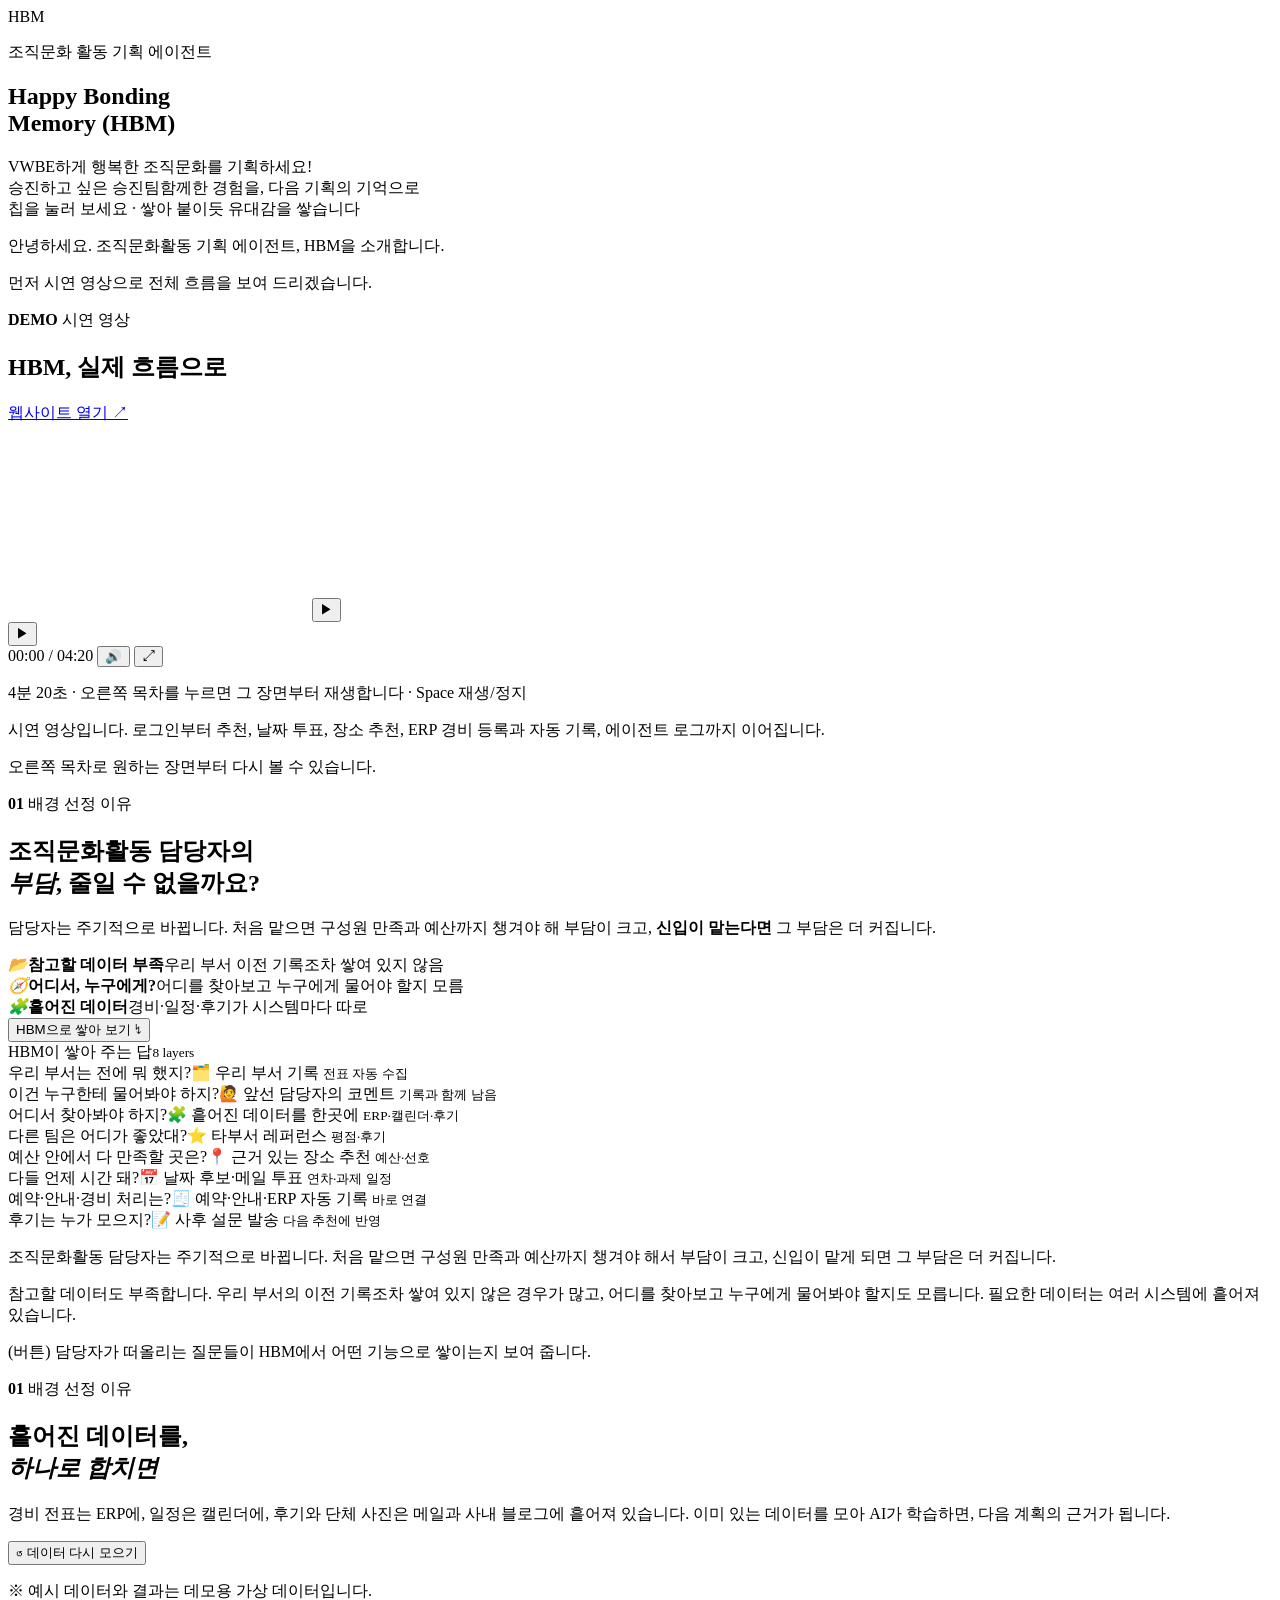
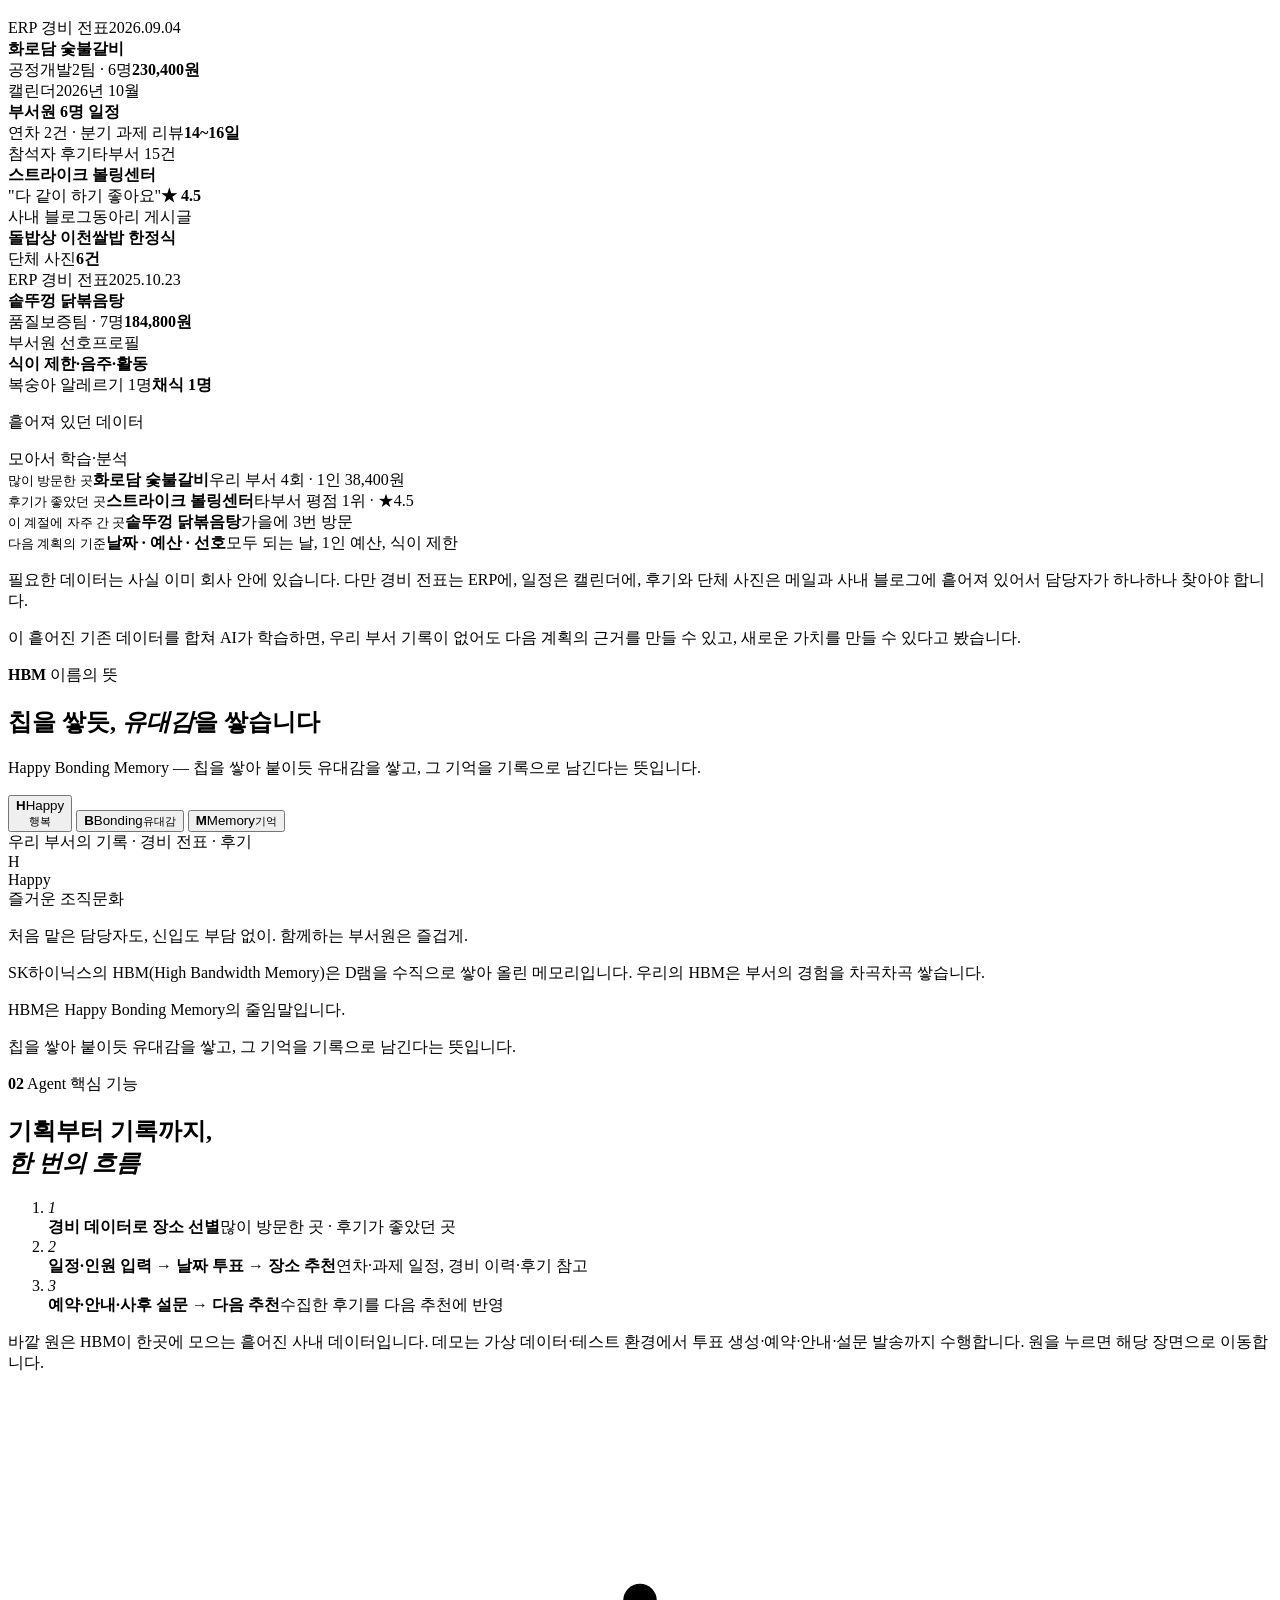
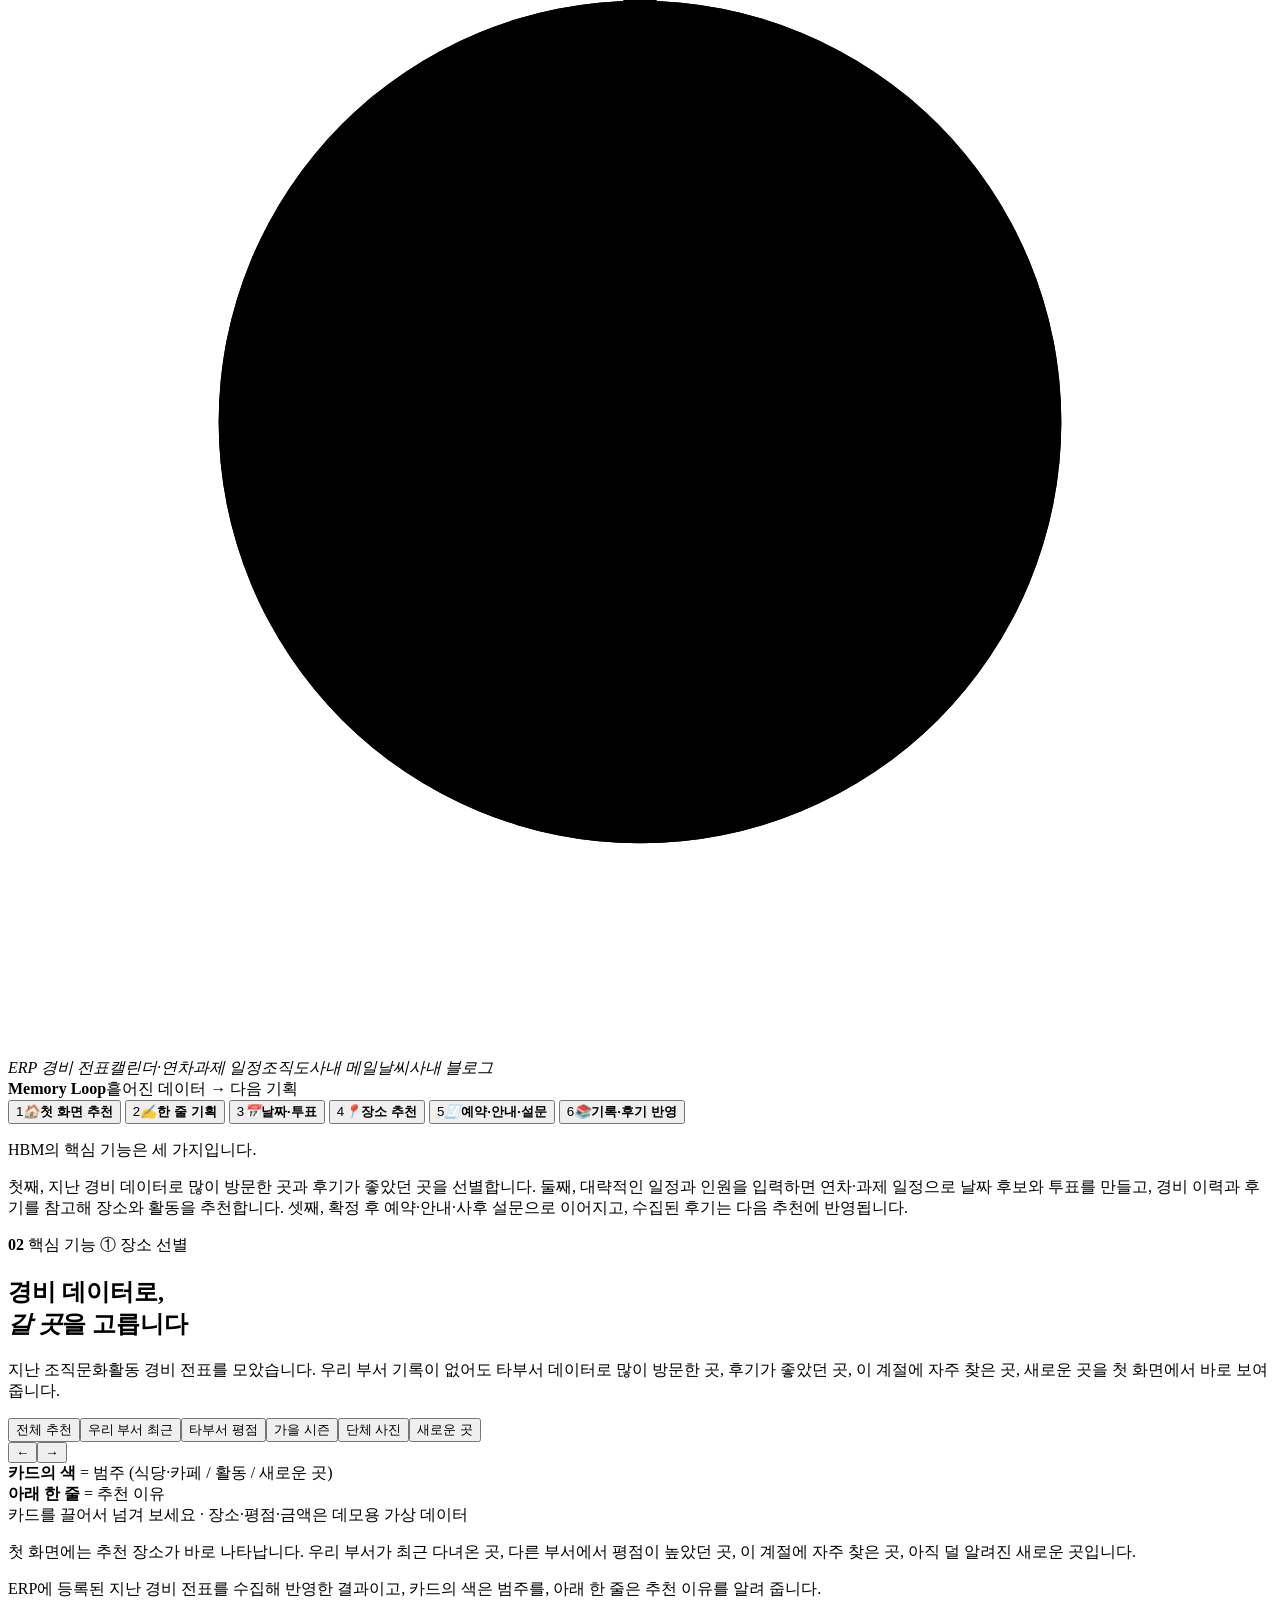
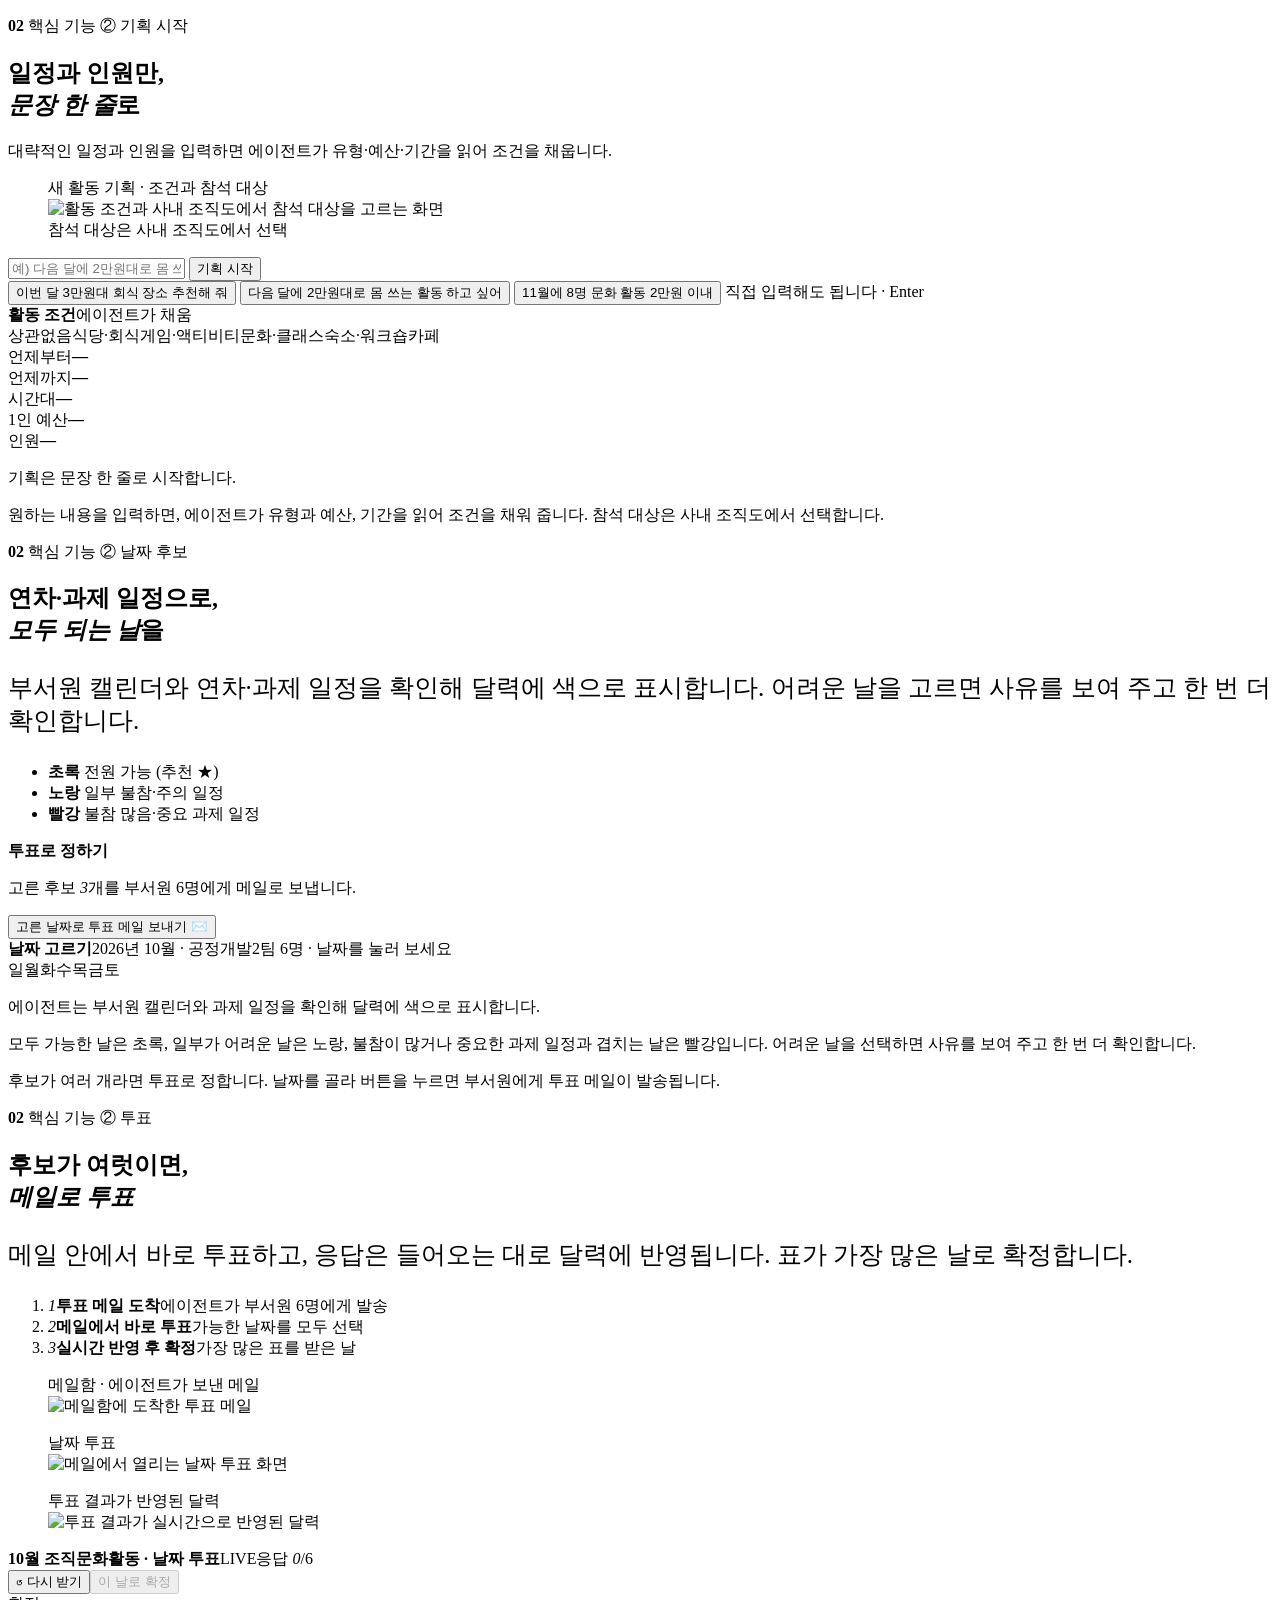
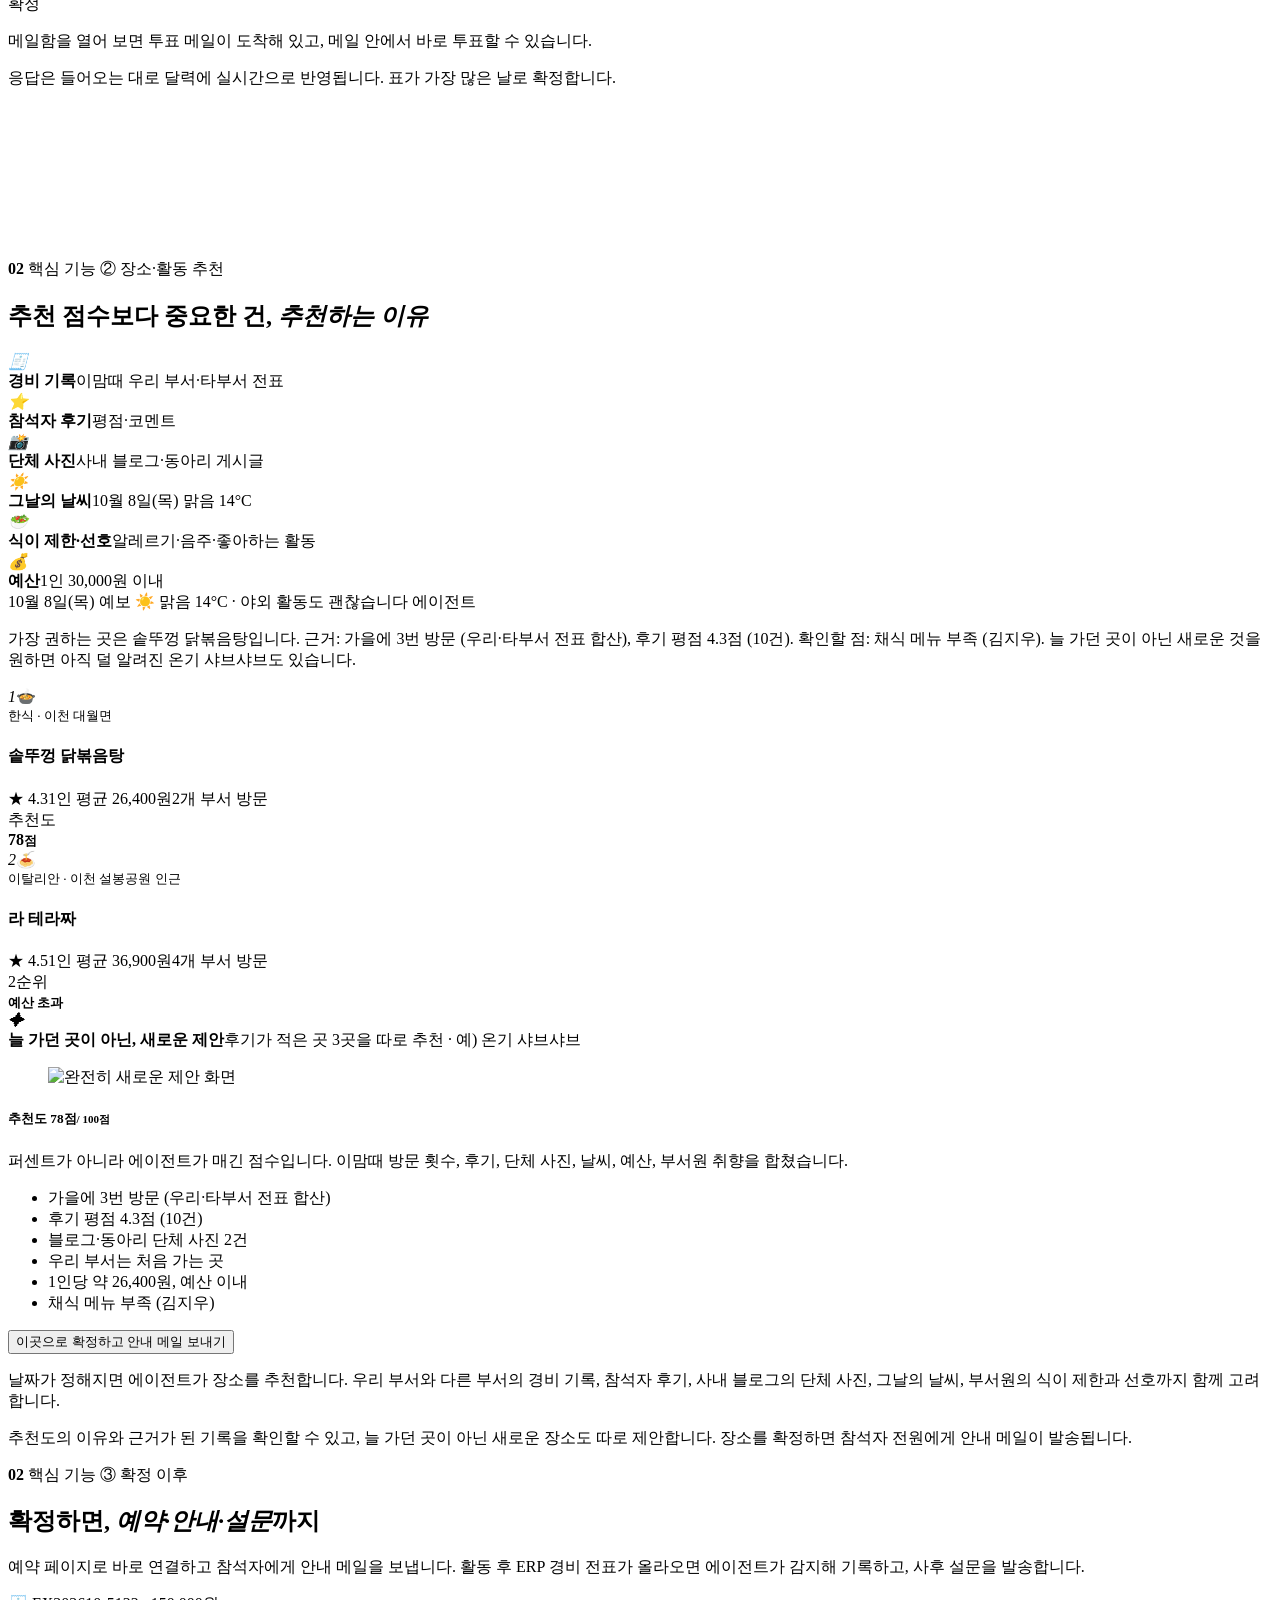
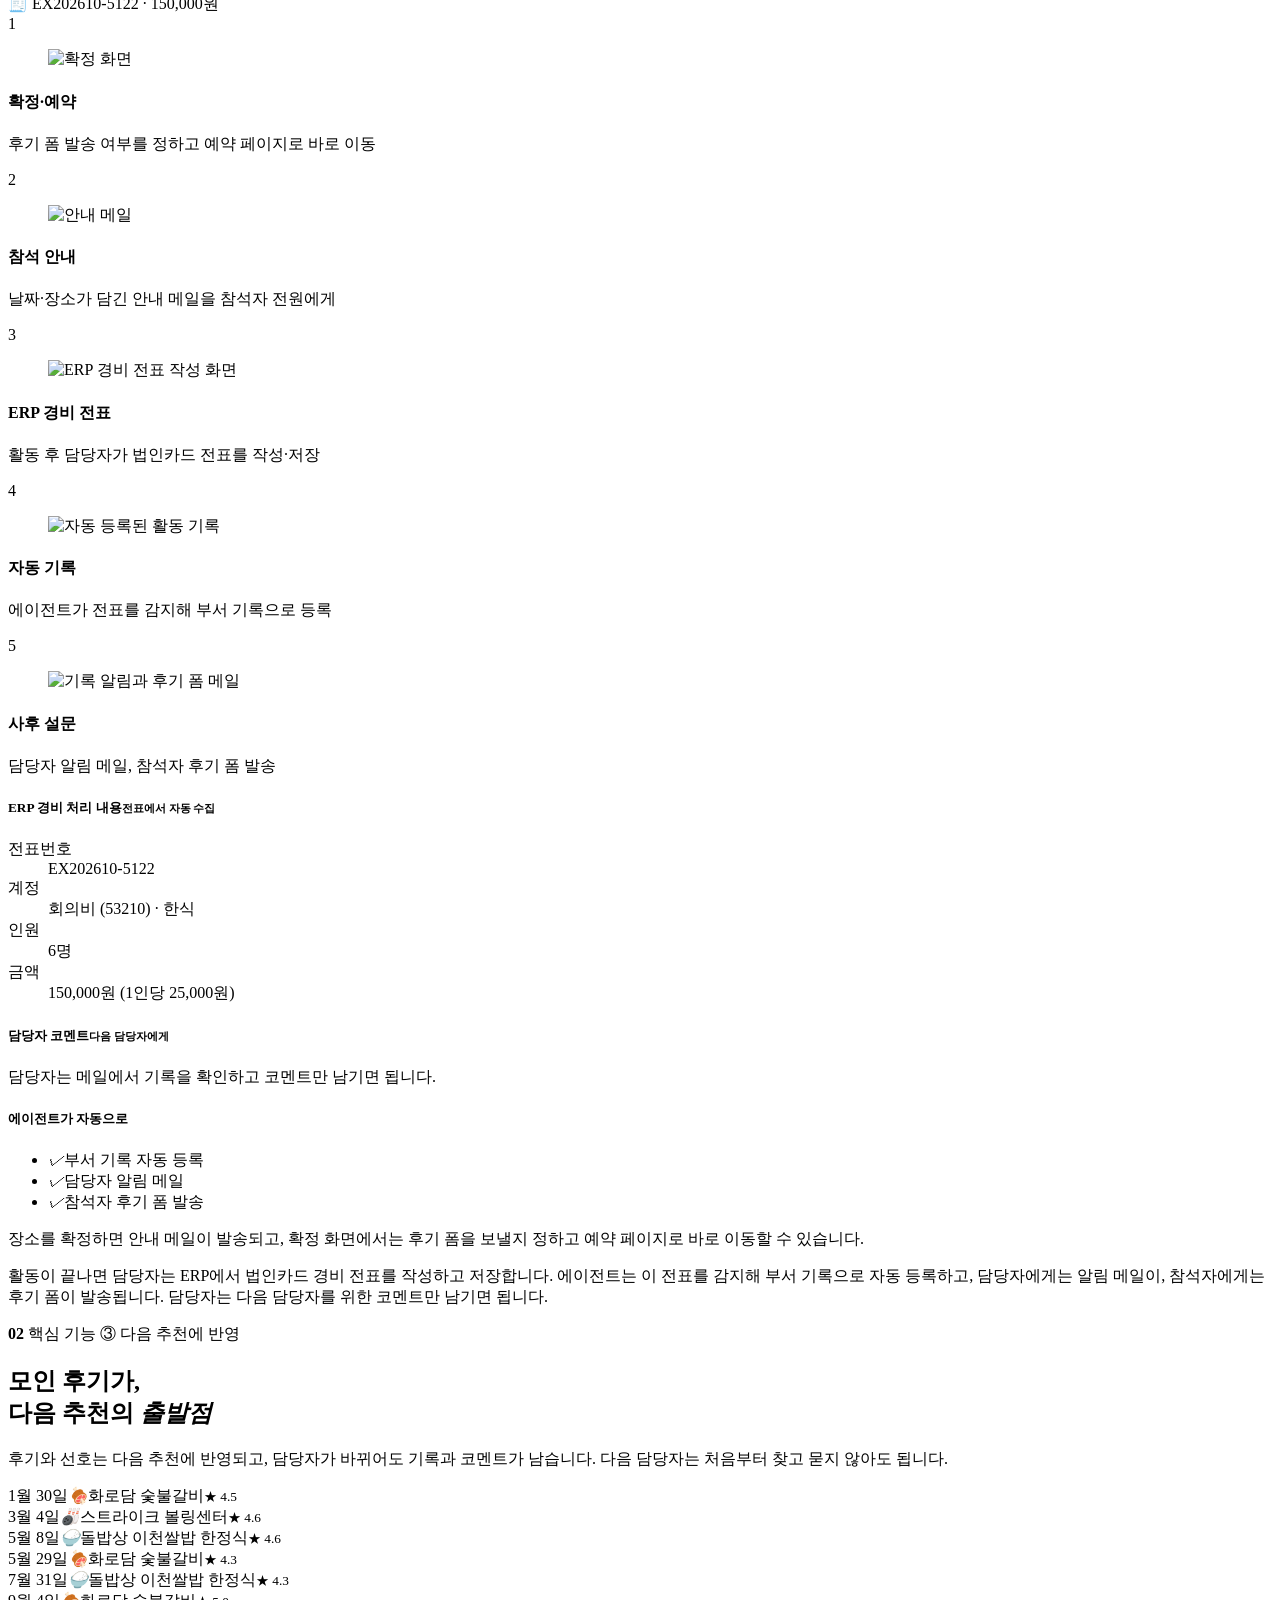
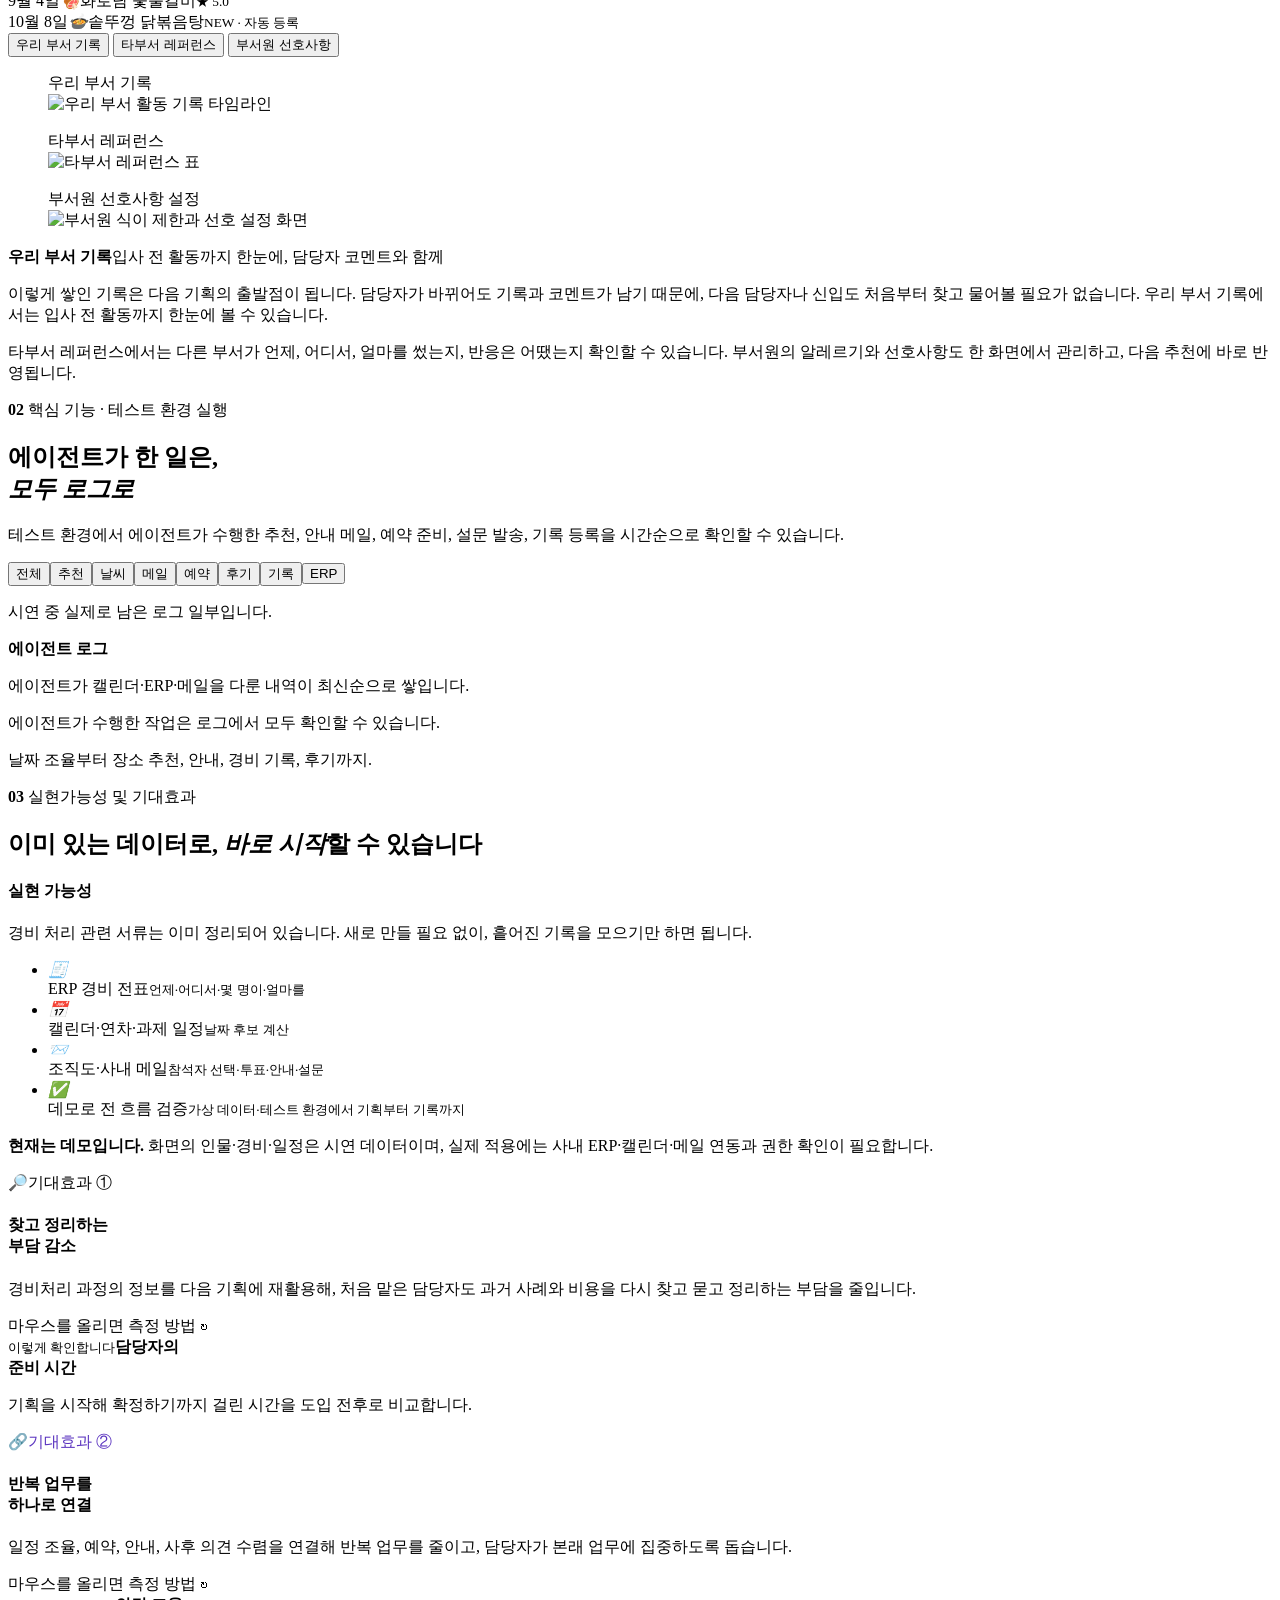
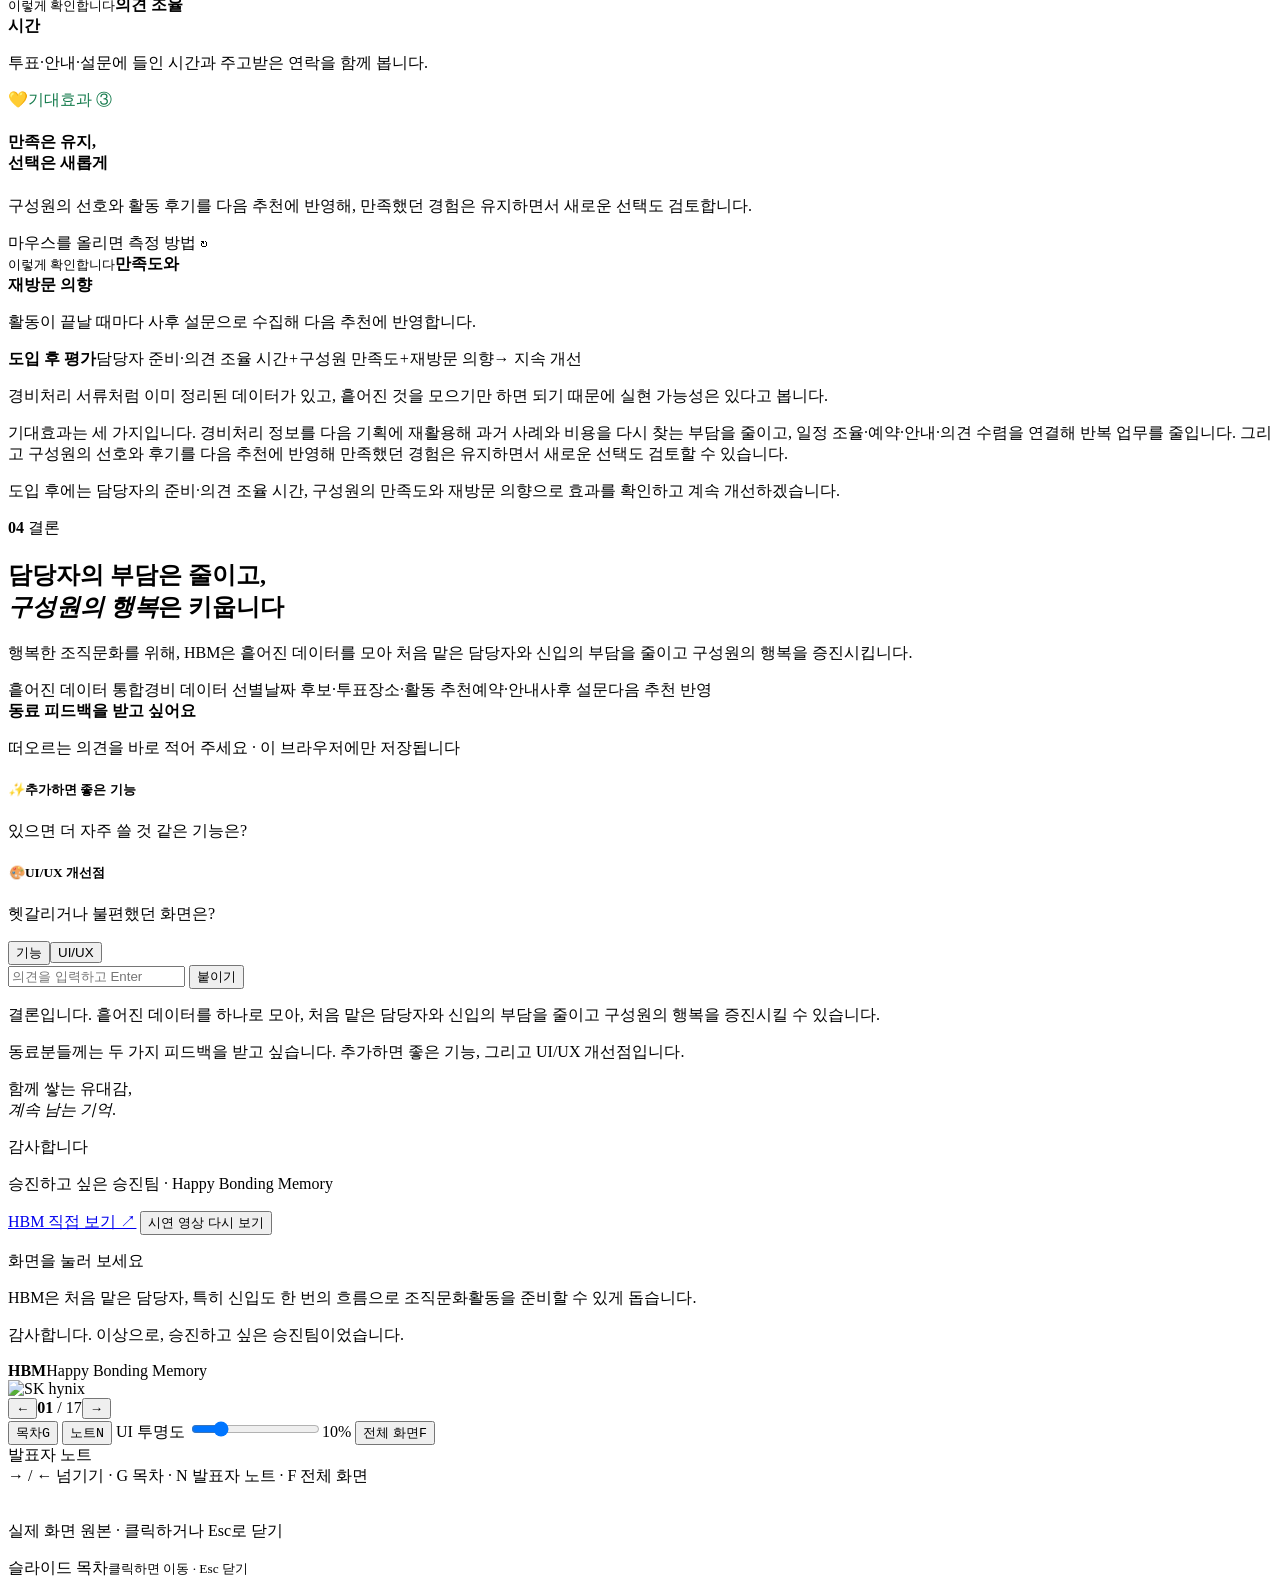
==== index.html @ 486c3924 "made by claude" ====
<!doctype html>
<html lang="ko">
<head>
<meta charset="utf-8">
<meta name="viewport" content="width=device-width, initial-scale=1">
<meta name="theme-color" content="#e4002b">
<title>HBM · Happy Bonding Memory</title>
<link rel="preconnect" href="https://fonts.googleapis.com">
<link rel="preconnect" href="https://fonts.gstatic.com" crossorigin>
<link rel="stylesheet" href="https://fonts.googleapis.com/css2?family=Do+Hyeon&display=swap">
<link rel="stylesheet" href="https://cdn.jsdelivr.net/gh/orioncactus/pretendard@v1.3.9/dist/web/static/pretendard.min.css">
<link rel="stylesheet" href="assets/deck.css">
<link rel="stylesheet" href="assets/slides-a.css">
<link rel="stylesheet" href="assets/slides-b.css">
<link rel="stylesheet" href="assets/slides-c.css">
<link rel="stylesheet" href="assets/chrome.css">
</head>
<body>
<div id="viewport">
<main id="stage" data-theme="red">

<!-- 1 · cover -->
<section class="slide s-cover" data-id="cover" data-theme="red" data-chrome="min" data-title="표지">
  <div class="cv-giant" aria-hidden="true">HBM</div>
  <div class="cv-float" aria-hidden="true">
    <i style="--x:6%;--y:9%;--w:240px;--t:13s;--b:3px;--r:-8deg"></i>
    <i style="--x:44%;--y:80%;--w:300px;--t:17s;--b:5px;--r:6deg"></i>
    <i style="--x:58%;--y:6%;--w:160px;--t:11s;--b:1px;--r:12deg"></i>
    <i style="--x:2%;--y:84%;--w:190px;--t:15s;--b:2px;--r:-4deg"></i>
    <i style="--x:86%;--y:88%;--w:220px;--t:19s;--b:6px;--r:-10deg"></i>
  </div>
  <div class="cv-copy">
    <p class="cv-kicker" data-a>조직문화 활동 기획 에이전트</p>
    <h1 class="cv-title" data-split>Happy Bonding<br>Memory <span class="amber">(HBM)</span></h1>
    <div class="cv-slot" data-a>
      <span class="slot"><span class="slot-word in">VWBE하게</span></span>
      <span class="slot-rest">행복한 조직문화를 기획하세요!</span>
    </div>
    <div class="cv-meta" data-a><span class="pill-glass">승진하고 싶은 승진팀</span><span>함께한 경험을, 다음 기획의 기억으로</span></div>
  </div>
  <div class="cv-art" data-a="pop">
    <div class="cv-tilt">
      <div class="cv-halo"></div>
      <div class="stack-host" title="눌러 보세요"></div>
      <div class="buddy-host"></div>
      <span class="cv-tip">칩을 눌러 보세요 · 쌓아 붙이듯 유대감을 쌓습니다</span>
    </div>
  </div>
  <aside class="notes"><p>안녕하세요. 조직문화활동 기획 에이전트, HBM을 소개합니다.</p><p>먼저 시연 영상으로 전체 흐름을 보여 드리겠습니다.</p></aside>
</section>

<!-- 2 · demo video -->
<section class="slide s-video" data-id="video" data-theme="dark" data-transition="iris" data-title="시연 영상">
  <div class="vd-head">
    <span class="kicker" data-a><b>DEMO</b> 시연 영상</span>
    <h2 class="title" data-split>HBM, 실제 흐름으로</h2>
    <a href="https://2-oneteam-project-vxvu.vercel.app/" target="_blank" rel="noopener" data-a>웹사이트 열기 ↗</a>
  </div>
  <div class="player paused" data-a="blur">
    <canvas class="ambient" width="64" height="36"></canvas>
    <div class="frame">
      <video preload="metadata" playsinline poster="assets/poster.jpg"><source src="assets/demo.mp4" type="video/mp4"></video>
      <button class="bigplay" aria-label="재생">▶</button>
      <div class="pctl">
        <button class="pp" aria-label="재생/일시정지">▶</button>
        <div class="seek" data-noswipe><div class="rail"></div><div class="ticks"></div><div class="fill"></div></div>
        <span class="tm">00:00 / 04:20</span>
        <button class="mute" aria-label="음소거">🔊</button>
        <button class="vfull" aria-label="영상 전체 화면">⤢</button>
      </div>
    </div>
  </div>
  <nav class="chapters glass" data-a="right" aria-label="영상 목차"></nav>
  <p class="vd-foot" data-a>4분 20초 · 오른쪽 목차를 누르면 그 장면부터 재생합니다 · Space 재생/정지</p>
  <aside class="notes"><p>시연 영상입니다. 로그인부터 추천, 날짜 투표, 장소 추천, ERP 경비 등록과 자동 기록, 에이전트 로그까지 이어집니다.</p><p>오른쪽 목차로 원하는 장면부터 다시 볼 수 있습니다.</p></aside>
</section>

<!-- 3 · background ① burden -->
<section class="slide s-problem" data-id="problem" data-theme="light" data-title="배경 ① 담당자의 부담">
  <i class="blob" style="--c:#ffd9c2;left:1100px;top:-120px;width:620px;height:620px"></i>
  <i class="blob" style="--c:#ffd0d8;left:-160px;top:700px;width:560px;height:560px;animation-delay:-6s"></i>
  <div class="pb-copy">
    <span class="kicker" data-a><b>01</b> 배경 선정 이유</span>
    <h2 class="title" data-split>조직문화활동 담당자의<br><em>부담</em>, 줄일 수 없을까요?</h2>
    <p class="lede" data-a>담당자는 주기적으로 바뀝니다. 처음 맡으면 구성원 만족과 예산까지 챙겨야 해 부담이 크고, <b class="em-red">신입이 맡는다면</b> 그 부담은 더 커집니다.</p>
    <div class="pains" data-a>
      <div class="pain"><i>📂</i><b>참고할 데이터 부족</b><span>우리 부서 이전 기록조차 쌓여 있지 않음</span></div>
      <div class="pain"><i>🧭</i><b>어디서, 누구에게?</b><span>어디를 찾아보고 누구에게 물어야 할지 모름</span></div>
      <div class="pain"><i>🧩</i><b>흩어진 데이터</b><span>경비·일정·후기가 시스템마다 따로</span></div>
    </div>
    <button class="btn ink mag btn-stack" data-a><span>HBM으로 쌓아 보기</span> ↯</button>
  </div>
  <div class="cloud" aria-label="담당자가 떠올리는 질문들">
    <div class="cloud-cap"><div class="buddy-host"></div>HBM이 쌓아 주는 답<small>8 layers</small></div>
    <div class="qp z0" style="--k:0"><div class="q" style="--x:30px;--y:30px;--r:-4deg;--w:400px;--oy:150px;--lc:rgba(228,0,43,.92)"><span class="qq">우리 부서는 전에 뭐 했지?</span><span class="aa">🗂️ 우리 부서 기록 <small>전표 자동 수집</small></span></div></div>
    <div class="qp z1" style="--k:1"><div class="q" style="--x:460px;--y:0px;--r:3deg;--w:420px;--oy:220px;--lc:rgba(244,123,32,.94)"><span class="qq">이건 누구한테 물어봐야 하지?</span><span class="aa">🙋 앞선 담당자의 코멘트 <small>기록과 함께 남음</small></span></div></div>
    <div class="qp z0" style="--k:2"><div class="q" style="--x:530px;--y:180px;--r:-2deg;--w:340px;--oy:290px;--lc:rgba(228,0,43,.92)"><span class="qq">어디서 찾아봐야 하지?</span><span class="aa">🧩 흩어진 데이터를 한곳에 <small>ERP·캘린더·후기</small></span></div></div>
    <div class="qp z2" style="--k:3"><div class="q" style="--x:40px;--y:230px;--r:2deg;--w:380px;--oy:360px;--lc:rgba(244,123,32,.94)"><span class="qq">다른 팀은 어디가 좋았대?</span><span class="aa">⭐ 타부서 레퍼런스 <small>평점·후기</small></span></div></div>
    <div class="qp z0" style="--k:4"><div class="q" style="--x:280px;--y:360px;--r:-3deg;--w:420px;--oy:430px;--lc:rgba(228,0,43,.92)"><span class="qq">예산 안에서 다 만족할 곳은?</span><span class="aa">📍 근거 있는 장소 추천 <small>예산·선호</small></span></div></div>
    <div class="qp z1" style="--k:5"><div class="q" style="--x:600px;--y:470px;--r:4deg;--w:290px;--oy:500px;--lc:rgba(244,123,32,.94)"><span class="qq">다들 언제 시간 돼?</span><span class="aa">📅 날짜 후보·메일 투표 <small>연차·과제 일정</small></span></div></div>
    <div class="qp z1" style="--k:6"><div class="q" style="--x:20px;--y:520px;--r:-2deg;--w:370px;--oy:570px;--lc:rgba(228,0,43,.92)"><span class="qq">예약·안내·경비 처리는?</span><span class="aa">🧾 예약·안내·ERP 자동 기록 <small>바로 연결</small></span></div></div>
    <div class="qp z0" style="--k:7"><div class="q" style="--x:360px;--y:620px;--r:2deg;--w:340px;--oy:640px;--lc:rgba(244,123,32,.94)"><span class="qq">후기는 누가 모으지?</span><span class="aa">📝 사후 설문 발송 <small>다음 추천에 반영</small></span></div></div>
    <div class="cloud-shadow"></div>
  </div>
  <aside class="notes"><p>조직문화활동 담당자는 주기적으로 바뀝니다. 처음 맡으면 구성원 만족과 예산까지 챙겨야 해서 부담이 크고, 신입이 맡게 되면 그 부담은 더 커집니다.</p><p>참고할 데이터도 부족합니다. 우리 부서의 이전 기록조차 쌓여 있지 않은 경우가 많고, 어디를 찾아보고 누구에게 물어봐야 할지도 모릅니다. 필요한 데이터는 여러 시스템에 흩어져 있습니다.</p><p>(버튼) 담당자가 떠올리는 질문들이 HBM에서 어떤 기능으로 쌓이는지 보여 줍니다.</p></aside>
</section>

<!-- 4 · background ② scattered data, combined -->
<section class="slide s-data" data-id="data" data-theme="light" data-title="배경 ② 흩어진 데이터">
  <i class="blob" style="--c:#ffe3b8;left:1200px;top:600px;width:560px;height:560px"></i>
  <div class="dt-copy">
    <span class="kicker" data-a><b>01</b> 배경 선정 이유</span>
    <h2 class="title" data-split>흩어진 데이터를,<br><em>하나로 합치면</em></h2>
    <p class="lede" data-a>경비 전표는 ERP에, 일정은 캘린더에, 후기와 단체 사진은 메일과 사내 블로그에 흩어져 있습니다. 이미 있는 데이터를 모아 AI가 학습하면, 다음 계획의 근거가 됩니다.</p>
    <button class="btn soft mag dt-replay" data-a>↺ 데이터 다시 모으기</button>
    <p class="dt-note" data-a>※ 예시 데이터와 결과는 데모용 가상 데이터입니다.</p>
  </div>
  <div class="receipts">
    <div class="rcpt" style="--i:0;--x:820px;--y:250px;--r:-4deg"><header><span class="from">ERP 경비 전표</span><span>2026.09.04</span></header><b>화로담 숯불갈비</b><div class="row"><span>공정개발2팀 · 6명</span><strong>230,400원</strong></div></div>
    <div class="rcpt" style="--i:1;--x:860px;--y:362px;--r:3deg"><header><span class="from">캘린더</span><span>2026년 10월</span></header><b>부서원 6명 일정</b><div class="row"><span>연차 2건 · 분기 과제 리뷰</span><strong>14~16일</strong></div></div>
    <div class="rcpt" style="--i:2;--x:810px;--y:474px;--r:-2deg"><header><span class="from">참석자 후기</span><span>타부서 15건</span></header><b>스트라이크 볼링센터</b><div class="row"><span>"다 같이 하기 좋아요"</span><strong>★ 4.5</strong></div></div>
    <div class="rcpt" style="--i:3;--x:870px;--y:586px;--r:4deg"><header><span class="from">사내 블로그</span><span>동아리 게시글</span></header><b>돌밥상 이천쌀밥 한정식</b><div class="row"><span>단체 사진</span><strong>6건</strong></div></div>
    <div class="rcpt" style="--i:4;--x:820px;--y:698px;--r:-3deg"><header><span class="from">ERP 경비 전표</span><span>2025.10.23</span></header><b>솥뚜껑 닭볶음탕</b><div class="row"><span>품질보증팀 · 7명</span><strong>184,800원</strong></div></div>
    <div class="rcpt" style="--i:5;--x:860px;--y:810px;--r:2deg"><header><span class="from">부서원 선호</span><span>프로필</span></header><b>식이 제한·음주·활동</b><div class="row"><span>복숭아 알레르기 1명</span><strong>채식 1명</strong></div></div>
  </div>
  <p class="dt-pile">흩어져 있던 데이터</p>
  <i class="dt-arrow" style="left:1192px;width:58px"></i>
  <div class="dt-chip" data-a="pop"><div class="stack-host"></div><span>모아서 학습·분석</span></div>
  <i class="dt-arrow" style="left:1466px;width:30px"></i>
  <div class="outs">
    <div class="dt-out"><small>많이 방문한 곳</small><b>화로담 숯불갈비</b><span>우리 부서 4회 · 1인 38,400원</span></div>
    <div class="dt-out"><small>후기가 좋았던 곳</small><b>스트라이크 볼링센터</b><span>타부서 평점 1위 · ★4.5</span></div>
    <div class="dt-out"><small>이 계절에 자주 간 곳</small><b>솥뚜껑 닭볶음탕</b><span>가을에 3번 방문</span></div>
    <div class="dt-out"><small>다음 계획의 기준</small><b>날짜 · 예산 · 선호</b><span>모두 되는 날, 1인 예산, 식이 제한</span></div>
  </div>
  <aside class="notes"><p>필요한 데이터는 사실 이미 회사 안에 있습니다. 다만 경비 전표는 ERP에, 일정은 캘린더에, 후기와 단체 사진은 메일과 사내 블로그에 흩어져 있어서 담당자가 하나하나 찾아야 합니다.</p><p>이 흩어진 기존 데이터를 합쳐 AI가 학습하면, 우리 부서 기록이 없어도 다음 계획의 근거를 만들 수 있고, 새로운 가치를 만들 수 있다고 봤습니다.</p></aside>
</section>

<!-- 5 · name -->
<section class="slide s-name" data-id="name" data-theme="dark" data-transition="zoom" data-title="HBM 이름의 뜻">
  <div class="nm-grid"></div>
  <div class="nm-head">
    <span class="kicker" data-a><b>HBM</b> 이름의 뜻</span>
    <h2 class="title" data-split>칩을 쌓듯, <em>유대감</em>을 쌓습니다</h2>
    <p class="lede" data-a style="max-width:1100px">Happy Bonding Memory — 칩을 쌓아 붙이듯 유대감을 쌓고, 그 기억을 기록으로 남긴다는 뜻입니다.</p>
  </div>
  <div class="nm-stack" data-a>
    <i class="tsv" style="left:120px"></i><i class="tsv" style="left:280px"></i><i class="tsv" style="left:440px"></i><i class="tsv" style="left:600px"></i>
    <button class="die d-h" data-k="h" data-word="Happy" data-title="즐거운 조직문화" data-desc="처음 맡은 담당자도, 신입도 부담 없이. 함께하는 부서원은 즐겁게. 막막한 준비 과정을 에이전트가 함께합니다."><b>H</b><span>Happy</span><div class="buddy-host"></div><small>행복</small></button>
    <button class="die d-b" data-k="b" data-word="Bonding" data-title="유대감을 쌓다" data-desc="칩을 쌓아 붙이듯, 부서원 사이의 유대감을 쌓습니다."><b>B</b><span>Bonding</span><small>유대감</small></button>
    <button class="die d-m" data-k="m" data-word="Memory" data-title="기억을 남기다" data-desc="우리가 만드는 메모리처럼, 조직문화활동의 기억과 방문·기획 이력을 기록으로 남깁니다."><b>M</b><span>Memory</span><small>기억</small></button>
    <div class="die base"><span>우리 부서의 기록 · 경비 전표 · 후기</span></div>
  </div>
  <div class="nm-panel glass" data-a="right">
    <div class="np-letter">H</div>
    <div class="np-word np-anim">Happy</div>
    <div class="np-title np-anim">즐거운 조직문화</div>
    <p class="np-desc np-anim">처음 맡은 담당자도, 신입도 부담 없이. 함께하는 부서원은 즐겁게.</p>
    <p class="np-foot">SK하이닉스의 HBM(High Bandwidth Memory)은 D램을 수직으로 쌓아 올린 메모리입니다. 우리의 HBM은 부서의 경험을 차곡차곡 쌓습니다.</p>
  </div>
  <aside class="notes"><p>HBM은 Happy Bonding Memory의 줄임말입니다.</p><p>칩을 쌓아 붙이듯 유대감을 쌓고, 그 기억을 기록으로 남긴다는 뜻입니다.</p></aside>
</section>

<!-- 6 · core features overview -->
<section class="slide s-flow" data-id="flow" data-theme="light" data-title="핵심 기능 한눈에">
  <i class="blob" style="--c:#ffd9c2;left:1000px;top:200px;width:700px;height:700px"></i>
  <div class="fl-copy">
    <span class="kicker" data-a><b>02</b> Agent 핵심 기능</span>
    <h2 class="title" data-split>기획부터 기록까지,<br><em>한 번의 흐름</em></h2>
    <ol class="pillars" data-a>
      <li data-p="0"><i>1</i><div><b>경비 데이터로 장소 선별</b><span>많이 방문한 곳 · 후기가 좋았던 곳</span></div></li>
      <li data-p="1"><i>2</i><div><b>일정·인원 입력 → 날짜 투표 → 장소 추천</b><span>연차·과제 일정, 경비 이력·후기 참고</span></div></li>
      <li data-p="2"><i>3</i><div><b>예약·안내·사후 설문 → 다음 추천</b><span>수집한 후기를 다음 추천에 반영</span></div></li>
    </ol>
    <p class="fl-note" data-a>바깥 원은 HBM이 한곳에 모으는 흩어진 사내 데이터입니다. 데모는 가상 데이터·테스트 환경에서 투표 생성·예약·안내·설문 발송까지 수행합니다. 원을 누르면 해당 장면으로 이동합니다.</p>
  </div>
  <div class="fl-ring" data-a="blur">
    <svg class="fl-svg" viewBox="0 0 900 900" aria-hidden="true">
      <defs><linearGradient id="ringGrad" x1="0" y1="0" x2="1" y2="1"><stop offset="0" stop-color="#fdb515"/><stop offset=".5" stop-color="#f47b20"/><stop offset="1" stop-color="#e4002b"/></linearGradient></defs>
      <circle class="ring-base" cx="450" cy="450" r="300"/>
      <circle class="ring-trail" cx="450" cy="450" r="300"/>
      <circle class="ring-dot" cx="450" cy="150" r="12"/>
    </svg>
    <div class="orbit" aria-hidden="true">
      <span style="--a:10deg"><i>ERP 경비 전표</i></span><span style="--a:62deg"><i>캘린더·연차</i></span><span style="--a:114deg"><i>과제 일정</i></span><span style="--a:166deg"><i>조직도</i></span><span style="--a:218deg"><i>사내 메일</i></span><span style="--a:270deg"><i>날씨</i></span><span style="--a:322deg"><i>사내 블로그</i></span>
    </div>
    <div class="fl-core"><div class="buddy-host"></div><b>Memory Loop</b><span>흩어진 데이터 → 다음 기획</span></div>
    <button class="node" style="--a:-90deg" data-goto="7"><span class="num">1</span><em>🏠</em><b>첫 화면 추천</b></button>
    <button class="node" style="--a:-30deg" data-goto="8"><span class="num">2</span><em>✍️</em><b>한 줄 기획</b></button>
    <button class="node" style="--a:30deg" data-goto="9"><span class="num">3</span><em>📅</em><b>날짜·투표</b></button>
    <button class="node" style="--a:90deg" data-goto="11"><span class="num">4</span><em>📍</em><b>장소 추천</b></button>
    <button class="node" style="--a:150deg" data-goto="12"><span class="num">5</span><em>🧾</em><b>예약·안내·설문</b></button>
    <button class="node" style="--a:210deg" data-goto="13"><span class="num">6</span><em>📚</em><b>기록·후기 반영</b></button>
  </div>
  <aside class="notes"><p>HBM의 핵심 기능은 세 가지입니다.</p><p>첫째, 지난 경비 데이터로 많이 방문한 곳과 후기가 좋았던 곳을 선별합니다. 둘째, 대략적인 일정과 인원을 입력하면 연차·과제 일정으로 날짜 후보와 투표를 만들고, 경비 이력과 후기를 참고해 장소와 활동을 추천합니다. 셋째, 확정 후 예약·안내·사후 설문으로 이어지고, 수집된 후기는 다음 추천에 반영됩니다.</p></aside>
</section>

<!-- 7 · recommendations -->
<section class="slide s-recs" data-id="recs" data-theme="light" data-title="① 경비 데이터로 장소 선별">
  <div class="ghost" style="background-image:url(assets/ui/home.jpg)"></div>
  <div class="rc-head">
    <div>
      <span class="kicker" data-a><b>02</b> 핵심 기능 ① 장소 선별</span>
      <h2 class="title" data-split>경비 데이터로,<br><em>갈 곳</em>을 고릅니다</h2>
    </div>
    <p class="lede" data-a>지난 조직문화활동 경비 전표를 모았습니다. 우리 부서 기록이 없어도 타부서 데이터로 많이 방문한 곳, 후기가 좋았던 곳, 이 계절에 자주 찾은 곳, 새로운 곳을 첫 화면에서 바로 보여 줍니다.</p>
  </div>
  <div class="rc-bar" data-a>
    <div class="chips"><button class="on" data-f="all">전체 추천</button><button data-f="mine">우리 부서 최근</button><button data-f="others">타부서 평점</button><button data-f="season">가을 시즌</button><button data-f="photo">단체 사진</button><button data-f="new">새로운 곳</button></div>
    <div class="arrows"><button data-dir="-1" aria-label="이전 카드">←</button><button data-dir="1" aria-label="다음 카드">→</button></div>
  </div>
  <div class="track" data-noswipe></div>
  <div class="rc-legend" data-a>
    <div class="lg" data-hl="icon"><span class="dots"><i class="tone-food"></i><i class="tone-act"></i><i class="tone-new"></i></span><b>카드의 색</b> = 범주 (식당·카페 / 활동 / 새로운 곳)</div>
    <div class="lg" data-hl="reason"><span class="line"></span><b>아래 한 줄</b> = 추천 이유</div>
    <div class="lg plain">카드를 끌어서 넘겨 보세요 · 장소·평점·금액은 데모용 가상 데이터</div>
  </div>
  <aside class="notes"><p>첫 화면에는 추천 장소가 바로 나타납니다. 우리 부서가 최근 다녀온 곳, 다른 부서에서 평점이 높았던 곳, 이 계절에 자주 찾은 곳, 아직 덜 알려진 새로운 곳입니다.</p><p>ERP에 등록된 지난 경비 전표를 수집해 반영한 결과이고, 카드의 색은 범주를, 아래 한 줄은 추천 이유를 알려 줍니다.</p></aside>
</section>

<!-- 8 · plan in one sentence -->
<section class="slide s-plan" data-id="plan" data-theme="light" data-title="② 한 줄 기획">
  <i class="blob" style="--c:#ffe1c9;left:-120px;top:-160px;width:640px;height:640px"></i>
  <div class="pl-copy">
    <span class="kicker" data-a><b>02</b> 핵심 기능 ② 기획 시작</span>
    <h2 class="title" data-split>일정과 인원만,<br><em>문장 한 줄</em>로</h2>
    <p class="lede" data-a>대략적인 일정과 인원을 입력하면 에이전트가 유형·예산·기간을 읽어 조건을 채웁니다.</p>
  </div>
  <figure class="pl-shotwrap" data-a="right">
    <div class="shot crop" style="--cx:280;--cy:240;--cw:1040;--ch:660"><div class="bar"><i></i><i></i><i></i><span>새 활동 기획 · 조건과 참석 대상</span></div><div class="vp"><img src="assets/ui/plan.jpg" alt="활동 조건과 사내 조직도에서 참석 대상을 고르는 화면"></div></div>
    <figcaption>참석 대상은 사내 조직도에서 선택</figcaption>
  </figure>
  <form class="ask" data-a="pop" autocomplete="off">
    <input id="ask-in" placeholder="예) 다음 달에 2만원대로 몸 쓰는 활동 하고 싶어" aria-label="기획 문장 입력">
    <button type="submit">기획 시작</button>
  </form>
  <div class="examples" data-a>
    <button type="button">이번 달 3만원대 회식 장소 추천해 줘</button>
    <button type="button">다음 달에 2만원대로 몸 쓰는 활동 하고 싶어</button>
    <button type="button">11월에 8명 문화 활동 2만원 이내</button>
    <span>직접 입력해도 됩니다 · Enter</span>
  </div>
  <div class="cond glass" data-a>
    <div class="cond-top">
      <b>활동 조건</b><span class="agent-tag">에이전트가 채움</span>
      <div class="types"><span data-t="상관없음">상관없음</span><span data-t="식당·회식">식당·회식</span><span data-t="게임·액티비티">게임·액티비티</span><span data-t="문화·클래스">문화·클래스</span><span data-t="숙소·워크숍">숙소·워크숍</span><span data-t="카페">카페</span></div>
    </div>
    <div class="fields">
      <div class="fd empty" data-k="from"><label>언제부터</label><b>—</b></div>
      <div class="fd empty" data-k="to"><label>언제까지</label><b>—</b></div>
      <div class="fd empty" data-k="time"><label>시간대</label><b>—</b></div>
      <div class="fd empty" data-k="budget"><label>1인 예산</label><b>—</b></div>
      <div class="fd empty" data-k="people"><label>인원</label><b>—</b></div>
    </div>
  </div>
  <aside class="notes"><p>기획은 문장 한 줄로 시작합니다.</p><p>원하는 내용을 입력하면, 에이전트가 유형과 예산, 기간을 읽어 조건을 채워 줍니다. 참석 대상은 사내 조직도에서 선택합니다.</p></aside>
</section>

<!-- 9 · dates -->
<section class="slide s-cal" data-id="cal" data-theme="light" data-title="② 날짜 후보">
  <div class="ghost g-left" style="background-image:url(assets/ui/calendar.jpg)"></div>
  <div class="ca-copy">
    <span class="kicker" data-a><b>02</b> 핵심 기능 ② 날짜 후보</span>
    <h2 class="title" data-split>연차·과제 일정으로,<br><em>모두 되는 날</em>을</h2>
    <p class="lede" data-a style="font-size:25px">부서원 캘린더와 연차·과제 일정을 확인해 달력에 색으로 표시합니다. 어려운 날을 고르면 사유를 보여 주고 한 번 더 확인합니다.</p>
    <ul class="legend" data-a>
      <li class="ok"><i></i><b>초록</b> 전원 가능 (추천 ★)</li>
      <li class="mid"><i></i><b>노랑</b> 일부 불참·주의 일정</li>
      <li class="no"><i></i><b>빨강</b> 불참 많음·중요 과제 일정</li>
    </ul>
  </div>
  <div class="ca-side glass" data-a>
    <b>투표로 정하기</b>
    <p>고른 후보 <em class="cnt">3</em>개를 부서원 6명에게 메일로 보냅니다.</p>
    <div class="cands"></div>
    <button class="btn red send mag">고른 날짜로 투표 메일 보내기 ✉️</button>
  </div>
  <div class="ca-card glass" data-a="right">
    <div class="ca-top"><b>날짜 고르기</b><span>2026년 10월 · 공정개발2팀 6명 · 날짜를 눌러 보세요</span></div>
    <div class="ca-week"><span class="sun">일</span><span>월</span><span>화</span><span>수</span><span>목</span><span>금</span><span class="sat">토</span></div>
    <div class="ca-grid"></div>
  </div>
  <div class="modal" hidden><div class="mbox"></div></div>
  <aside class="notes"><p>에이전트는 부서원 캘린더와 과제 일정을 확인해 달력에 색으로 표시합니다.</p><p>모두 가능한 날은 초록, 일부가 어려운 날은 노랑, 불참이 많거나 중요한 과제 일정과 겹치는 날은 빨강입니다. 어려운 날을 선택하면 사유를 보여 주고 한 번 더 확인합니다.</p><p>후보가 여러 개라면 투표로 정합니다. 날짜를 골라 버튼을 누르면 부서원에게 투표 메일이 발송됩니다.</p></aside>
</section>

<!-- 10 · vote -->
<section class="slide s-vote" data-id="vote" data-theme="light" data-title="② 메일 투표">
  <i class="blob" style="--c:#ffd9c2;left:1300px;top:-100px;width:560px;height:560px"></i>
  <div class="vo-copy">
    <span class="kicker" data-a><b>02</b> 핵심 기능 ② 투표</span>
    <h2 class="title" data-split>후보가 여럿이면,<br><em>메일로 투표</em></h2>
    <p class="lede" data-a style="font-size:25px">메일 안에서 바로 투표하고, 응답은 들어오는 대로 달력에 반영됩니다. 표가 가장 많은 날로 확정합니다.</p>
    <ol class="steps sdeck-ctrl" data-for="vote-deck" data-a>
      <li data-go="0"><i>1</i><b>투표 메일 도착</b><span>에이전트가 부서원 6명에게 발송</span></li>
      <li data-go="1"><i>2</i><b>메일에서 바로 투표</b><span>가능한 날짜를 모두 선택</span></li>
      <li data-go="2"><i>3</i><b>실시간 반영 후 확정</b><span>가장 많은 표를 받은 날</span></li>
    </ol>
  </div>
  <div class="sdeck" id="vote-deck" data-a="fade">
    <figure class="shot"><div class="bar"><i></i><i></i><i></i><span>메일함 · 에이전트가 보낸 메일</span></div><div class="vp"><img src="assets/ui/votemail.jpg" alt="메일함에 도착한 투표 메일"></div></figure>
    <figure class="shot"><div class="bar"><i></i><i></i><i></i><span>날짜 투표</span></div><div class="vp"><img src="assets/ui/votepage.jpg" alt="메일에서 열리는 날짜 투표 화면"></div></figure>
    <figure class="shot"><div class="bar"><i></i><i></i><i></i><span>투표 결과가 반영된 달력</span></div><div class="vp"><img src="assets/ui/votelive.jpg" alt="투표 결과가 실시간으로 반영된 달력"></div></figure>
  </div>
  <div class="pings"></div>
  <div class="board glass" data-a="right">
    <div class="bd-head"><b>10월 조직문화활동 · 날짜 투표</b><span class="live">LIVE</span><span class="resp">응답 <em>0</em>/6</span></div>
    <div class="rows"></div>
    <div class="bd-foot"><button class="btn soft sm replay">↺ 다시 받기</button><button class="btn red sm confirm" disabled>이 날로 확정</button></div>
    <div class="stamp">확정</div>
  </div>
  <aside class="notes"><p>메일함을 열어 보면 투표 메일이 도착해 있고, 메일 안에서 바로 투표할 수 있습니다.</p><p>응답은 들어오는 대로 달력에 실시간으로 반영됩니다. 표가 가장 많은 날로 확정합니다.</p></aside>
</section>

<!-- 11 · venue -->
<section class="slide s-venue" data-id="venue" data-theme="light" data-title="② 장소·활동 추천">
  <svg class="links" aria-hidden="true"></svg>
  <div class="vn-head">
    <span class="kicker" data-a><b>02</b> 핵심 기능 ② 장소·활동 추천</span>
    <h2 class="title" data-split>추천 점수보다 중요한 건, <em>추천하는 이유</em></h2>
  </div>
  <div class="sources" data-a="left">
    <div class="src"><i>🧾</i><div><b>경비 기록</b><span>이맘때 우리 부서·타부서 전표</span></div></div>
    <div class="src"><i>⭐</i><div><b>참석자 후기</b><span>평점·코멘트</span></div></div>
    <div class="src"><i>📸</i><div><b>단체 사진</b><span>사내 블로그·동아리 게시글</span></div></div>
    <div class="src"><i>☀️</i><div><b>그날의 날씨</b><span>10월 8일(목) 맑음 14°C</span></div></div>
    <div class="src"><i>🥗</i><div><b>식이 제한·선호</b><span>알레르기·음주·좋아하는 활동</span></div></div>
    <div class="src"><i>💰</i><div><b>예산</b><span>1인 30,000원 이내</span></div></div>
  </div>
  <div class="agent-box" data-a>
    <span class="wx">10월 8일(목) 예보 ☀️ 맑음 14°C · 야외 활동도 괜찮습니다</span>
    <span class="who">에이전트</span>
    <p>가장 권하는 곳은 솥뚜껑 닭볶음탕입니다. 근거: 가을에 3번 방문 (우리·타부서 전표 합산), 후기 평점 4.3점 (10건). 확인할 점: 채식 메뉴 부족 (김지우). 늘 가던 곳이 아닌 새로운 것을 원하면 아직 덜 알려진 온기 샤브샤브도 있습니다.</p>
  </div>
  <article class="rec r1" data-a>
    <div class="rec-art pink"><em>1</em>🍲</div>
    <div class="rec-body"><small>한식 · 이천 대월면</small><h4>솥뚜껑 닭볶음탕</h4><div class="mt"><span class="star">★ 4.3</span><span>1인 평균 26,400원</span><span>2개 부서 방문</span></div>
      <div class="score"><label>추천도</label><div class="sb"><i></i></div><b><span>78</span><small>점</small></b></div></div>
  </article>
  <article class="rec r2" data-a>
    <div class="rec-art yellow"><em>2</em>🍝</div>
    <div class="rec-body"><small>이탈리안 · 이천 설봉공원 인근</small><h4>라 테라짜</h4><div class="mt"><span class="star">★ 4.5</span><span>1인 평균 36,900원</span><span>4개 부서 방문</span></div>
      <div class="score"><label>2순위</label><div class="sb"><i style="width:64%"></i></div><b><small>예산 초과</small></b></div></div>
  </article>
  <div class="fresh" data-a>
    <i>✦</i><div><b>늘 가던 곳이 아닌, 새로운 제안</b><span>후기가 적은 곳 3곳을 따로 추천 · 예) 온기 샤브샤브</span></div>
    <figure class="shot"><div class="vp"><img src="assets/ui/fresh.jpg" alt="완전히 새로운 제안 화면"></div></figure>
  </div>
  <div class="reasons glass" data-a="right">
    <h5>추천도 78점<small>/ 100점</small></h5>
    <p class="rs-desc">퍼센트가 아니라 에이전트가 매긴 점수입니다. 이맘때 방문 횟수, 후기, 단체 사진, 날씨, 예산, 부서원 취향을 합쳤습니다.</p>
    <ul>
      <li data-src="0">가을에 3번 방문 (우리·타부서 전표 합산)</li>
      <li data-src="1">후기 평점 4.3점 (10건)</li>
      <li data-src="2">블로그·동아리 단체 사진 2건</li>
      <li class="dot" data-src="0">우리 부서는 처음 가는 곳</li>
      <li data-src="5">1인당 약 26,400원, 예산 이내</li>
      <li class="warn" data-src="4">채식 메뉴 부족 (김지우)</li>
    </ul>
    <button class="btn red vn-confirm mag">이곳으로 확정하고 안내 메일 보내기</button>
  </div>
  <aside class="notes"><p>날짜가 정해지면 에이전트가 장소를 추천합니다. 우리 부서와 다른 부서의 경비 기록, 참석자 후기, 사내 블로그의 단체 사진, 그날의 날씨, 부서원의 식이 제한과 선호까지 함께 고려합니다.</p><p>추천도의 이유와 근거가 된 기록을 확인할 수 있고, 늘 가던 곳이 아닌 새로운 장소도 따로 제안합니다. 장소를 확정하면 참석자 전원에게 안내 메일이 발송됩니다.</p></aside>
</section>

<!-- 12 · after confirmation -->
<section class="slide s-pipe" data-id="pipe" data-theme="light" data-title="③ 예약·안내·사후 설문">
  <i class="blob" style="--c:#ffe1c9;left:1300px;top:600px;width:600px;height:600px"></i>
  <div class="pp-head">
    <span class="kicker" data-a><b>02</b> 핵심 기능 ③ 확정 이후</span>
    <h2 class="title" data-split>확정하면, <em>예약·안내·설문</em>까지</h2>
    <p class="lede" data-a>예약 페이지로 바로 연결하고 참석자에게 안내 메일을 보냅니다. 활동 후 ERP 경비 전표가 올라오면 에이전트가 감지해 기록하고, 사후 설문을 발송합니다.</p>
  </div>
  <div class="pipe" data-a="fade">
    <div class="pp-line"><i class="pp-fill"></i></div>
    <div class="voucher">🧾 EX202610-5122 · 150,000원</div>
    <article class="stage-card" style="left:0"><span class="no">1</span><figure class="shot crop" style="--cx:280;--cy:90;--cw:1040;--ch:660"><div class="vp"><img src="assets/ui/confirm.jpg" alt="확정 화면"></div></figure><h4>확정·예약</h4><p>후기 폼 발송 여부를 정하고 예약 페이지로 바로 이동</p></article>
    <article class="stage-card" style="left:340px"><span class="no">2</span><figure class="shot crop" style="--cx:280;--cy:90;--cw:1040;--ch:660"><div class="vp"><img src="assets/ui/guidemail.jpg" alt="안내 메일"></div></figure><h4>참석 안내</h4><p>날짜·장소가 담긴 안내 메일을 참석자 전원에게</p></article>
    <article class="stage-card" style="left:680px"><span class="no">3</span><figure class="shot"><div class="vp"><img src="assets/ui/erp.jpg" alt="ERP 경비 전표 작성 화면"></div></figure><h4>ERP 경비 전표</h4><p>활동 후 담당자가 법인카드 전표를 작성·저장</p></article>
    <article class="stage-card" style="left:1020px"><span class="no">4</span><figure class="shot crop" style="--cx:280;--cy:90;--cw:1040;--ch:660"><div class="vp"><img src="assets/ui/record.jpg" alt="자동 등록된 활동 기록"></div></figure><h4>자동 기록</h4><p>에이전트가 전표를 감지해 부서 기록으로 등록</p></article>
    <article class="stage-card" style="left:1360px"><span class="no">5</span><figure class="shot crop" style="--cx:280;--cy:90;--cw:1040;--ch:660"><div class="vp"><img src="assets/ui/automail.jpg" alt="기록 알림과 후기 폼 메일"></div></figure><h4>사후 설문</h4><p>담당자 알림 메일, 참석자 후기 폼 발송</p></article>
  </div>
  <div class="pp-bottom">
    <div class="erp-box glass" data-a><h5>ERP 경비 처리 내용<small>전표에서 자동 수집</small></h5>
      <dl><dt>전표번호</dt><dd>EX202610-5122</dd><dt>계정</dt><dd>회의비 (53210) · 한식</dd><dt>인원</dt><dd>6명</dd><dt>금액</dt><dd>150,000원 (1인당 25,000원)</dd></dl></div>
    <div class="comment glass" data-a><h5>담당자 코멘트<small>다음 담당자에게</small></h5><div class="bubble"><span class="typed"></span><i class="caret"></i></div><p>담당자는 메일에서 기록을 확인하고 코멘트만 남기면 됩니다.</p></div>
    <div class="auto-list glass" data-a><h5>에이전트가 자동으로</h5><ul><li><i>✓</i>부서 기록 자동 등록</li><li><i>✓</i>담당자 알림 메일</li><li><i>✓</i>참석자 후기 폼 발송</li></ul></div>
  </div>
  <aside class="notes"><p>장소를 확정하면 안내 메일이 발송되고, 확정 화면에서는 후기 폼을 보낼지 정하고 예약 페이지로 바로 이동할 수 있습니다.</p><p>활동이 끝나면 담당자는 ERP에서 법인카드 경비 전표를 작성하고 저장합니다. 에이전트는 이 전표를 감지해 부서 기록으로 자동 등록하고, 담당자에게는 알림 메일이, 참석자에게는 후기 폼이 발송됩니다. 담당자는 다음 담당자를 위한 코멘트만 남기면 됩니다.</p></aside>
</section>

<!-- 13 · records feed the next plan -->
<section class="slide s-records" data-id="records" data-theme="light" data-title="③ 다음 추천에 반영">
  <div class="rd-copy">
    <span class="kicker" data-a><b>02</b> 핵심 기능 ③ 다음 추천에 반영</span>
    <h2 class="title" data-split>모인 후기가,<br>다음 추천의 <em>출발점</em></h2>
    <p class="lede" data-a>후기와 선호는 다음 추천에 반영되고, 담당자가 바뀌어도 기록과 코멘트가 남습니다. 다음 담당자는 처음부터 찾고 묻지 않아도 됩니다.</p>
  </div>
  <div class="mem" aria-label="쌓이는 활동 기록">
    <div class="ly" style="--i:0;top:368px;--c:var(--orange)"><time>1월 30일</time><em>🍖</em>화로담 숯불갈비<small>★ 4.5</small></div>
    <div class="ly" style="--i:1;top:308px;--c:var(--act)"><time>3월 4일</time><em>🎳</em>스트라이크 볼링센터<small>★ 4.6</small></div>
    <div class="ly" style="--i:2;top:248px;--c:var(--red)"><time>5월 8일</time><em>🍚</em>돌밥상 이천쌀밥 한정식<small>★ 4.6</small></div>
    <div class="ly" style="--i:3;top:188px;--c:var(--orange)"><time>5월 29일</time><em>🍖</em>화로담 숯불갈비<small>★ 4.3</small></div>
    <div class="ly" style="--i:4;top:128px;--c:var(--red)"><time>7월 31일</time><em>🍚</em>돌밥상 이천쌀밥 한정식<small>★ 4.3</small></div>
    <div class="ly" style="--i:5;top:68px;--c:var(--orange)"><time>9월 4일</time><em>🍖</em>화로담 숯불갈비<small>★ 5.0</small></div>
    <div class="ly new" style="top:8px"><time>10월 8일</time><em>🍲</em>솥뚜껑 닭볶음탕<small>NEW · 자동 등록</small></div>
  </div>
  <div class="rd-tabs" data-a>
    <button data-cap="우리 부서 기록" data-desc="입사 전 활동까지 한눈에, 담당자 코멘트와 함께">우리 부서 기록<i class="pb"></i></button>
    <button data-cap="타부서 레퍼런스" data-desc="다른 부서가 언제·어디서·얼마를 썼고, 반응은 어땠는지">타부서 레퍼런스<i class="pb"></i></button>
    <button data-cap="부서원 선호사항" data-desc="알레르기와 선호를 한 화면에서 관리하고 다음 추천에 바로 반영">부서원 선호사항<i class="pb"></i></button>
  </div>
  <div class="sdeck fade" id="rec-deck" data-a="fade">
    <figure class="shot"><div class="bar"><i></i><i></i><i></i><span>우리 부서 기록</span></div><div class="vp"><img src="assets/ui/timeline.jpg" alt="우리 부서 활동 기록 타임라인"></div></figure>
    <figure class="shot"><div class="bar"><i></i><i></i><i></i><span>타부서 레퍼런스</span></div><div class="vp"><img src="assets/ui/others.jpg" alt="타부서 레퍼런스 표"></div></figure>
    <figure class="shot"><div class="bar"><i></i><i></i><i></i><span>부서원 선호사항 설정</span></div><div class="vp"><img src="assets/ui/prefs.jpg" alt="부서원 식이 제한과 선호 설정 화면"></div></figure>
  </div>
  <div class="rd-cap"><b>우리 부서 기록</b><span>입사 전 활동까지 한눈에, 담당자 코멘트와 함께</span></div>
  <aside class="notes"><p>이렇게 쌓인 기록은 다음 기획의 출발점이 됩니다. 담당자가 바뀌어도 기록과 코멘트가 남기 때문에, 다음 담당자나 신입도 처음부터 찾고 물어볼 필요가 없습니다. 우리 부서 기록에서는 입사 전 활동까지 한눈에 볼 수 있습니다.</p><p>타부서 레퍼런스에서는 다른 부서가 언제, 어디서, 얼마를 썼는지, 반응은 어땠는지 확인할 수 있습니다. 부서원의 알레르기와 선호사항도 한 화면에서 관리하고, 다음 추천에 바로 반영됩니다.</p></aside>
</section>

<!-- 14 · agent log -->
<section class="slide s-log" data-id="log" data-theme="dark" data-transition="wipe" data-title="에이전트 로그">
  <div class="ghost" style="background-image:url(assets/ui/log.jpg);opacity:calc(var(--ui-op) * .07)"></div>
  <div class="lg-copy">
    <span class="kicker" data-a><b>02</b> 핵심 기능 · 테스트 환경 실행</span>
    <h2 class="title" data-split>에이전트가 한 일은,<br><em>모두 로그로</em></h2>
    <p class="lede" data-a>테스트 환경에서 에이전트가 수행한 추천, 안내 메일, 예약 준비, 설문 발송, 기록 등록을 시간순으로 확인할 수 있습니다.</p>
    <div class="fchips" data-a><button class="on" data-k="all">전체</button><button data-k="추천">추천</button><button data-k="날씨">날씨</button><button data-k="메일">메일</button><button data-k="예약">예약</button><button data-k="후기">후기</button><button data-k="기록">기록</button><button data-k="ERP">ERP</button></div>
    <p class="lg-note" data-a>시연 중 실제로 남은 로그 일부입니다.</p>
  </div>
  <div class="logp" data-a="right">
    <header><b>에이전트 로그</b><p>에이전트가 캘린더·ERP·메일을 다룬 내역이 최신순으로 쌓입니다.</p></header>
    <ol></ol>
  </div>
  <aside class="notes"><p>에이전트가 수행한 작업은 로그에서 모두 확인할 수 있습니다.</p><p>날짜 조율부터 장소 추천, 안내, 경비 기록, 후기까지.</p></aside>
</section>

<!-- 15 · feasibility & expected effects -->
<section class="slide s-effect" data-id="effect" data-theme="light" data-title="실현가능성·기대효과">
  <i class="blob" style="--c:#ffd9c2;left:1150px;top:-150px;width:640px;height:640px"></i>
  <i class="blob" style="--c:#d8f1e3;left:-150px;top:700px;width:520px;height:520px;animation-delay:-8s"></i>
  <div class="ef-head">
    <span class="kicker" data-a><b>03</b> 실현가능성 및 기대효과</span>
    <h2 class="title" data-split>이미 있는 데이터로, <em>바로 시작</em>할 수 있습니다</h2>
  </div>
  <div class="feas glass" data-a="left">
    <h4>실현 가능성</h4>
    <p>경비 처리 관련 서류는 이미 정리되어 있습니다. 새로 만들 필요 없이, 흩어진 기록을 모으기만 하면 됩니다.</p>
    <ul>
      <li><i>🧾</i><div>ERP 경비 전표<small>언제·어디서·몇 명이·얼마를</small></div></li>
      <li><i>📅</i><div>캘린더·연차·과제 일정<small>날짜 후보 계산</small></div></li>
      <li><i>📨</i><div>조직도·사내 메일<small>참석자 선택·투표·안내·설문</small></div></li>
      <li><i>✅</i><div>데모로 전 흐름 검증<small>가상 데이터·테스트 환경에서 기획부터 기록까지</small></div></li>
    </ul>
    <p class="scope"><b>현재는 데모입니다.</b> 화면의 인물·경비·일정은 시연 데이터이며, 실제 적용에는 사내 ERP·캘린더·메일 연동과 권한 확인이 필요합니다.</p>
  </div>
  <div class="effects">
    <div class="flip" data-a style="--c1:#f47b20;--c2:#e4002b">
      <div class="face front"><span class="ico">🔎</span><span class="tag">기대효과 ①</span><h4>찾고 정리하는<br>부담 감소</h4><p>경비처리 과정의 정보를 다음 기획에 재활용해, 처음 맡은 담당자도 과거 사례와 비용을 다시 찾고 묻고 정리하는 부담을 줄입니다.</p><span class="hint">마우스를 올리면 측정 방법 ↻</span></div>
      <div class="face back"><small>이렇게 확인합니다</small><b>담당자의<br>준비 시간</b><p>기획을 시작해 확정하기까지 걸린 시간을 도입 전후로 비교합니다.</p></div>
    </div>
    <div class="flip" data-a style="--c1:#8f63e6;--c2:#5a33bf">
      <div class="face front"><span class="ico">🔗</span><span class="tag" style="color:#5a33bf">기대효과 ②</span><h4>반복 업무를<br>하나로 연결</h4><p>일정 조율, 예약, 안내, 사후 의견 수렴을 연결해 반복 업무를 줄이고, 담당자가 본래 업무에 집중하도록 돕습니다.</p><span class="hint">마우스를 올리면 측정 방법 ↻</span></div>
      <div class="face back"><small>이렇게 확인합니다</small><b>의견 조율<br>시간</b><p>투표·안내·설문에 들인 시간과 주고받은 연락을 함께 봅니다.</p></div>
    </div>
    <div class="flip" data-a style="--c1:#25b071;--c2:#137a4b">
      <div class="face front"><span class="ico">💛</span><span class="tag" style="color:#137a4b">기대효과 ③</span><h4>만족은 유지,<br>선택은 새롭게</h4><p>구성원의 선호와 활동 후기를 다음 추천에 반영해, 만족했던 경험은 유지하면서 새로운 선택도 검토합니다.</p><span class="hint">마우스를 올리면 측정 방법 ↻</span></div>
      <div class="face back"><small>이렇게 확인합니다</small><b>만족도와<br>재방문 의향</b><p>활동이 끝날 때마다 사후 설문으로 수집해 다음 추천에 반영합니다.</p></div>
    </div>
  </div>
  <div class="metrics glass" data-a>
    <b>도입 후 평가</b><span>담당자 준비·의견 조율 시간</span><i>+</i><span>구성원 만족도</span><i>+</i><span>재방문 의향</span><span class="loop">→ 지속 개선</span>
  </div>
  <aside class="notes"><p>경비처리 서류처럼 이미 정리된 데이터가 있고, 흩어진 것을 모으기만 하면 되기 때문에 실현 가능성은 있다고 봅니다.</p><p>기대효과는 세 가지입니다. 경비처리 정보를 다음 기획에 재활용해 과거 사례와 비용을 다시 찾는 부담을 줄이고, 일정 조율·예약·안내·의견 수렴을 연결해 반복 업무를 줄입니다. 그리고 구성원의 선호와 후기를 다음 추천에 반영해 만족했던 경험은 유지하면서 새로운 선택도 검토할 수 있습니다.</p><p>도입 후에는 담당자의 준비·의견 조율 시간, 구성원의 만족도와 재방문 의향으로 효과를 확인하고 계속 개선하겠습니다.</p></aside>
</section>

<!-- 16 · conclusion & peer feedback -->
<section class="slide s-feedback" data-id="feedback" data-theme="light" data-title="결론·동료 피드백">
  <i class="blob" style="--c:#ffd0d8;left:-140px;top:-140px;width:600px;height:600px"></i>
  <div class="fb-copy">
    <span class="kicker" data-a><b>04</b> 결론</span>
    <h2 class="title" data-split>담당자의 부담은 줄이고,<br><em>구성원의 행복</em>은 키웁니다</h2>
    <p class="lede" data-a>행복한 조직문화를 위해, HBM은 흩어진 데이터를 모아 처음 맡은 담당자와 신입의 부담을 줄이고 구성원의 행복을 증진시킵니다.</p>
    <div class="recap" data-a><span>흩어진 데이터 통합</span><span>경비 데이터 선별</span><span>날짜 후보·투표</span><span>장소·활동 추천</span><span>예약·안내</span><span>사후 설문</span><span>다음 추천 반영</span></div>
  </div>
  <div class="board-fb glass" data-a="right">
    <header><b>동료 피드백을 받고 싶어요</b><p>떠오르는 의견을 바로 적어 주세요 · 이 브라우저에만 저장됩니다</p></header>
    <div class="fb-cols">
      <div class="fb-col" data-col="feat"><h5><i>✨</i>추가하면 좋은 기능</h5><p>있으면 더 자주 쓸 것 같은 기능은?</p><div class="notes-wall"></div></div>
      <div class="fb-col" data-col="ux"><h5><i>🎨</i>UI/UX 개선점</h5><p>헷갈리거나 불편했던 화면은?</p><div class="notes-wall"></div></div>
    </div>
    <form class="fb-form" autocomplete="off">
      <div class="seg"><button type="button" class="on" data-col="feat">기능</button><button type="button" data-col="ux">UI/UX</button></div>
      <input placeholder="의견을 입력하고 Enter" aria-label="피드백 입력" maxlength="80">
      <button class="btn red" type="submit">붙이기</button>
    </form>
  </div>
  <aside class="notes"><p>결론입니다. 흩어진 데이터를 하나로 모아, 처음 맡은 담당자와 신입의 부담을 줄이고 구성원의 행복을 증진시킬 수 있습니다.</p><p>동료분들께는 두 가지 피드백을 받고 싶습니다. 추가하면 좋은 기능, 그리고 UI/UX 개선점입니다.</p></aside>
</section>

<!-- 17 · thanks -->
<section class="slide s-end" data-id="end" data-theme="red" data-chrome="min" data-transition="iris" data-title="감사합니다">
  <div class="end-float" aria-hidden="true">
    <i style="--x:8%;--y:16%;--w:200px;--t:14s;--b:3px;--r:-8deg"></i>
    <i style="--x:76%;--y:70%;--w:280px;--t:18s;--b:5px;--r:6deg"></i>
    <i style="--x:30%;--y:86%;--w:170px;--t:12s;--b:2px;--r:10deg"></i>
    <i style="--x:64%;--y:8%;--w:150px;--t:16s;--b:1px;--r:-6deg"></i>
  </div>
  <div class="end-art" data-a="drop"><div class="stack-host"></div></div>
  <div class="end-buddy" data-a="pop"><div class="buddy-host"></div></div>
  <div class="end-wrap">
    <p class="end-line" data-split>함께 쌓는 유대감,<br><em>계속 남는 기억</em>.</p>
    <div class="thanks" data-a="pop">감사합니다</div>
    <p class="team" data-a>승진하고 싶은 승진팀 · Happy Bonding Memory</p>
    <div class="end-acts" data-a>
      <a class="mag" href="https://2-oneteam-project-vxvu.vercel.app/" target="_blank" rel="noopener">HBM 직접 보기 ↗</a>
      <button class="mag" data-goto="2">시연 영상 다시 보기</button>
    </div>
  </div>
  <p class="end-hint">화면을 눌러 보세요</p>
  <aside class="notes"><p>HBM은 처음 맡은 담당자, 특히 신입도 한 번의 흐름으로 조직문화활동을 준비할 수 있게 돕습니다.</p><p>감사합니다. 이상으로, 승진하고 싶은 승진팀이었습니다.</p></aside>
</section>

  <!-- chrome -->
  <div id="glow" class="chrome"></div>
  <div id="grain" class="chrome"></div>
  <div id="topline" class="chrome"><i></i></div>
  <header id="brand" class="chrome"><b>HBM</b><span>Happy Bonding Memory</span></header>
  <img id="corp" class="chrome" src="assets/sk-hynix.png" alt="SK hynix">
  <nav id="stackbar" class="chrome" aria-label="슬라이드 진행"></nav>
  <div id="pager" class="chrome"><button id="prev" aria-label="이전 슬라이드">←</button><span id="pnum"><b>01</b> / 17</span><button id="next" aria-label="다음 슬라이드">→</button></div>
  <div id="tools" class="chrome">
    <button data-tool="grid">목차<kbd>G</kbd></button>
    <button data-tool="notes">노트<kbd>N</kbd></button>
    <label class="op">UI 투명도 <input id="opacity" type="range" min="0" max="0.5" step="0.01" value="0.1" aria-label="UI 화면 투명도"><output>10%</output></label>
    <button data-tool="full">전체 화면<kbd>F</kbd></button>
  </div>
  <aside id="notes" class="chrome" aria-live="polite"><span class="nt-label">발표자 노트</span><div class="nt-body"></div></aside>
  <div id="hint" class="chrome">→ / ← 넘기기 · G 목차 · N 발표자 노트 · F 전체 화면</div>
  <div id="toast" class="chrome" role="status"></div>
  <div id="lightbox"><img alt=""><p>실제 화면 원본 · 클릭하거나 Esc로 닫기</p></div>
  <div id="ovtitle" class="chrome">슬라이드 목차<small>클릭하면 이동 · Esc 닫기</small></div>
</main>
</div>
<script src="assets/deck.js"></script>
<script src="assets/slides.js"></script>
</body>
</html>
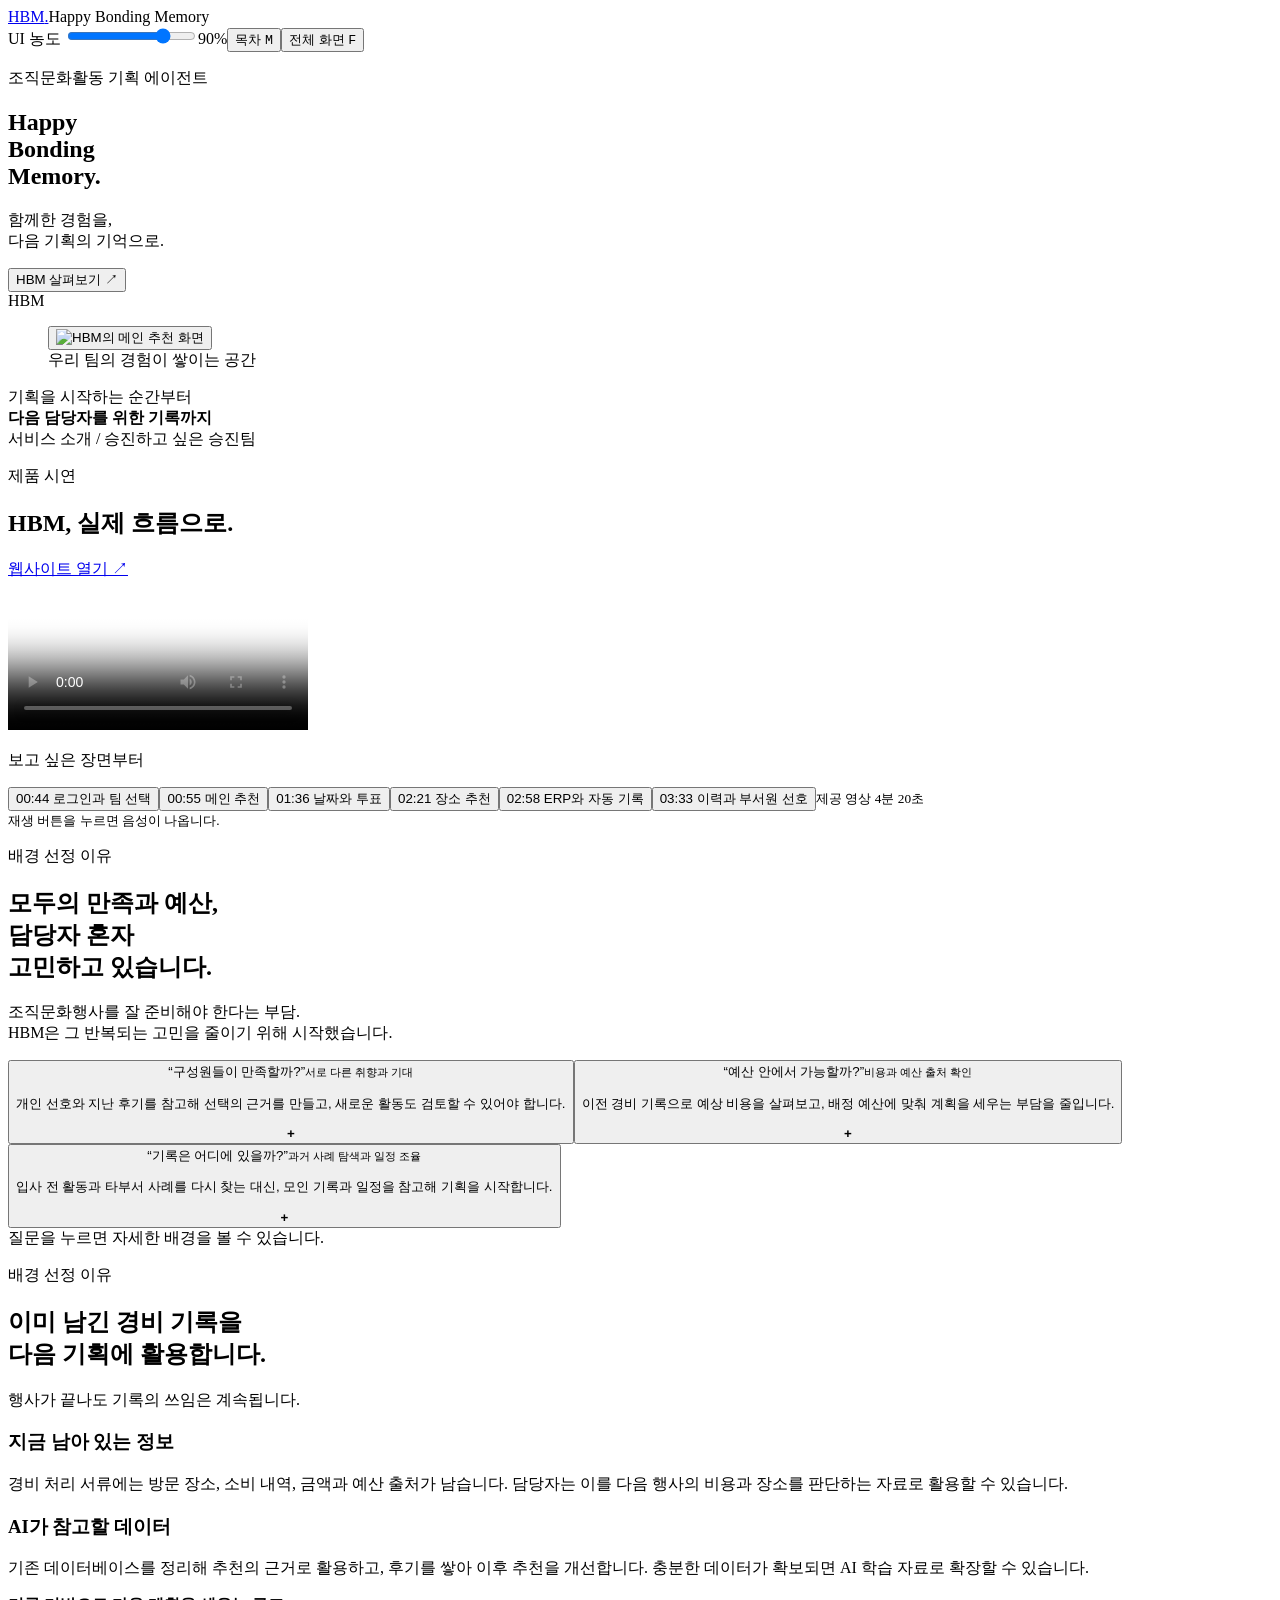
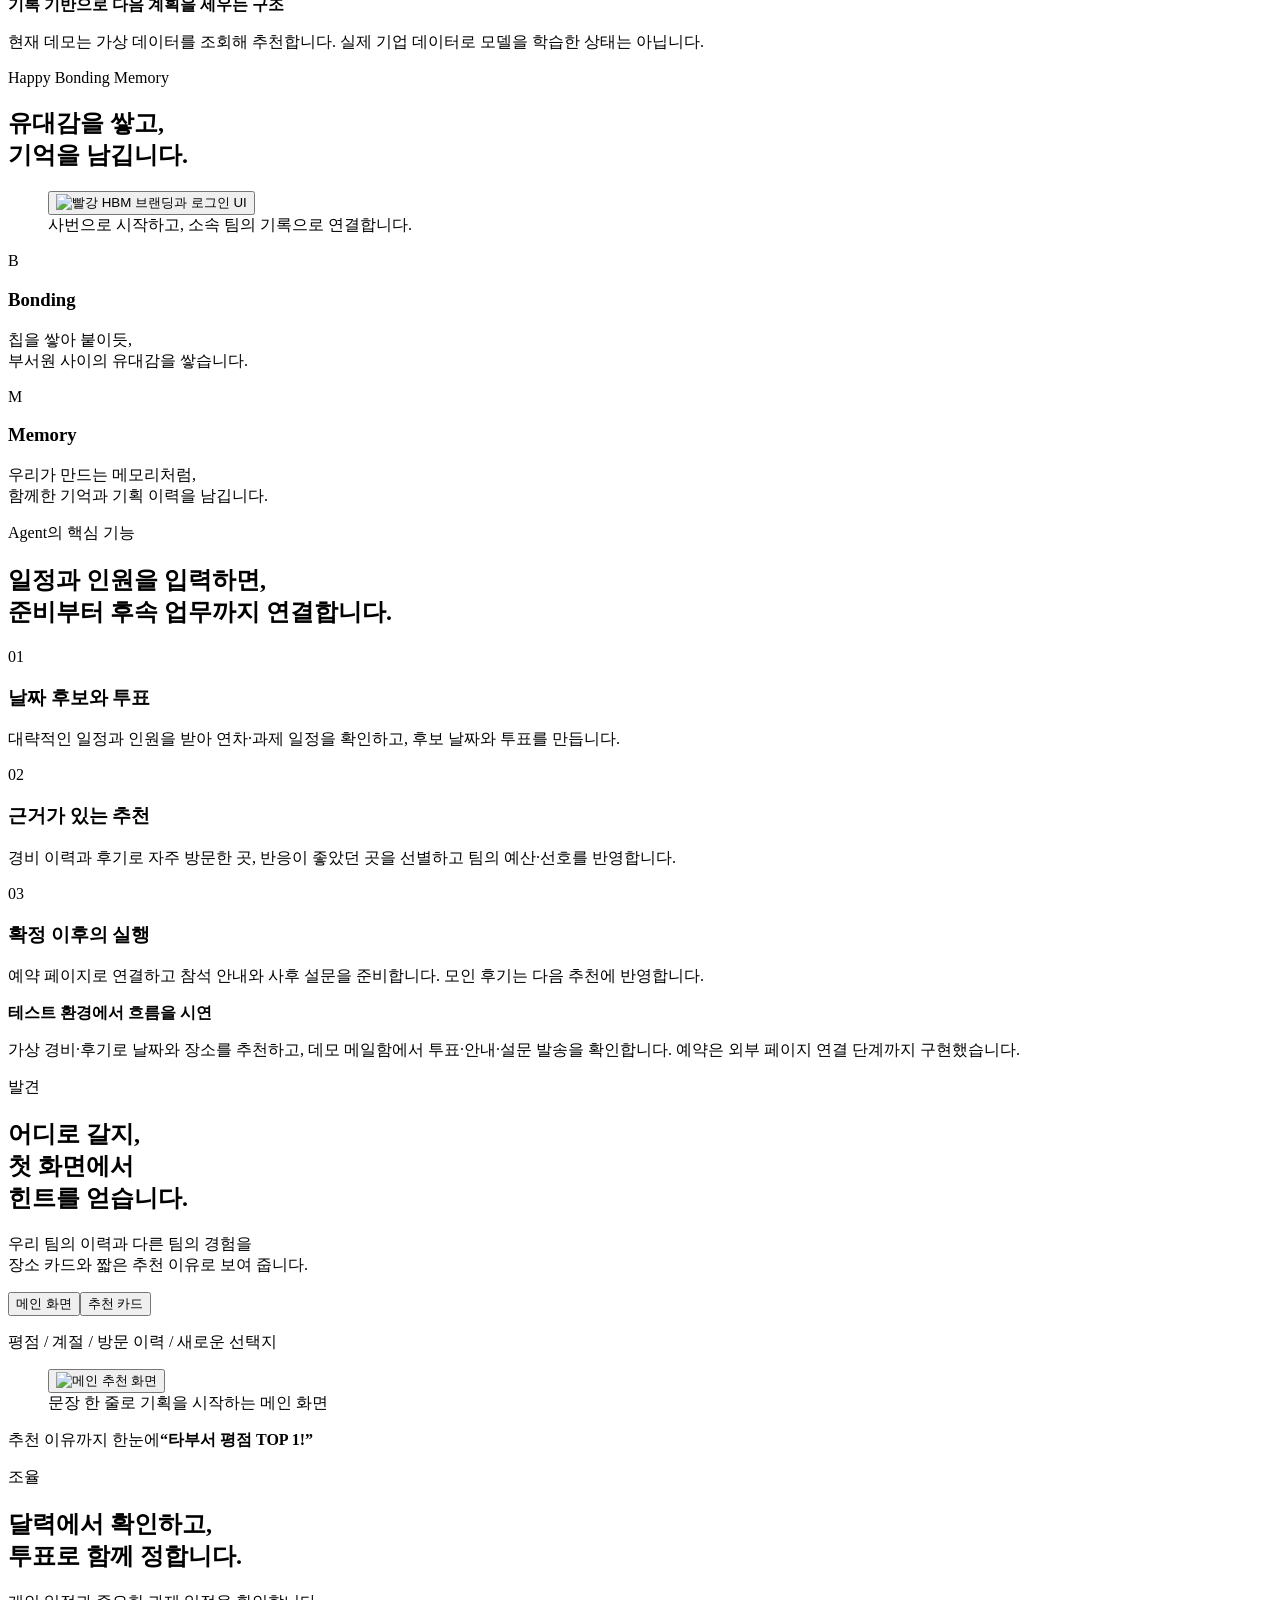
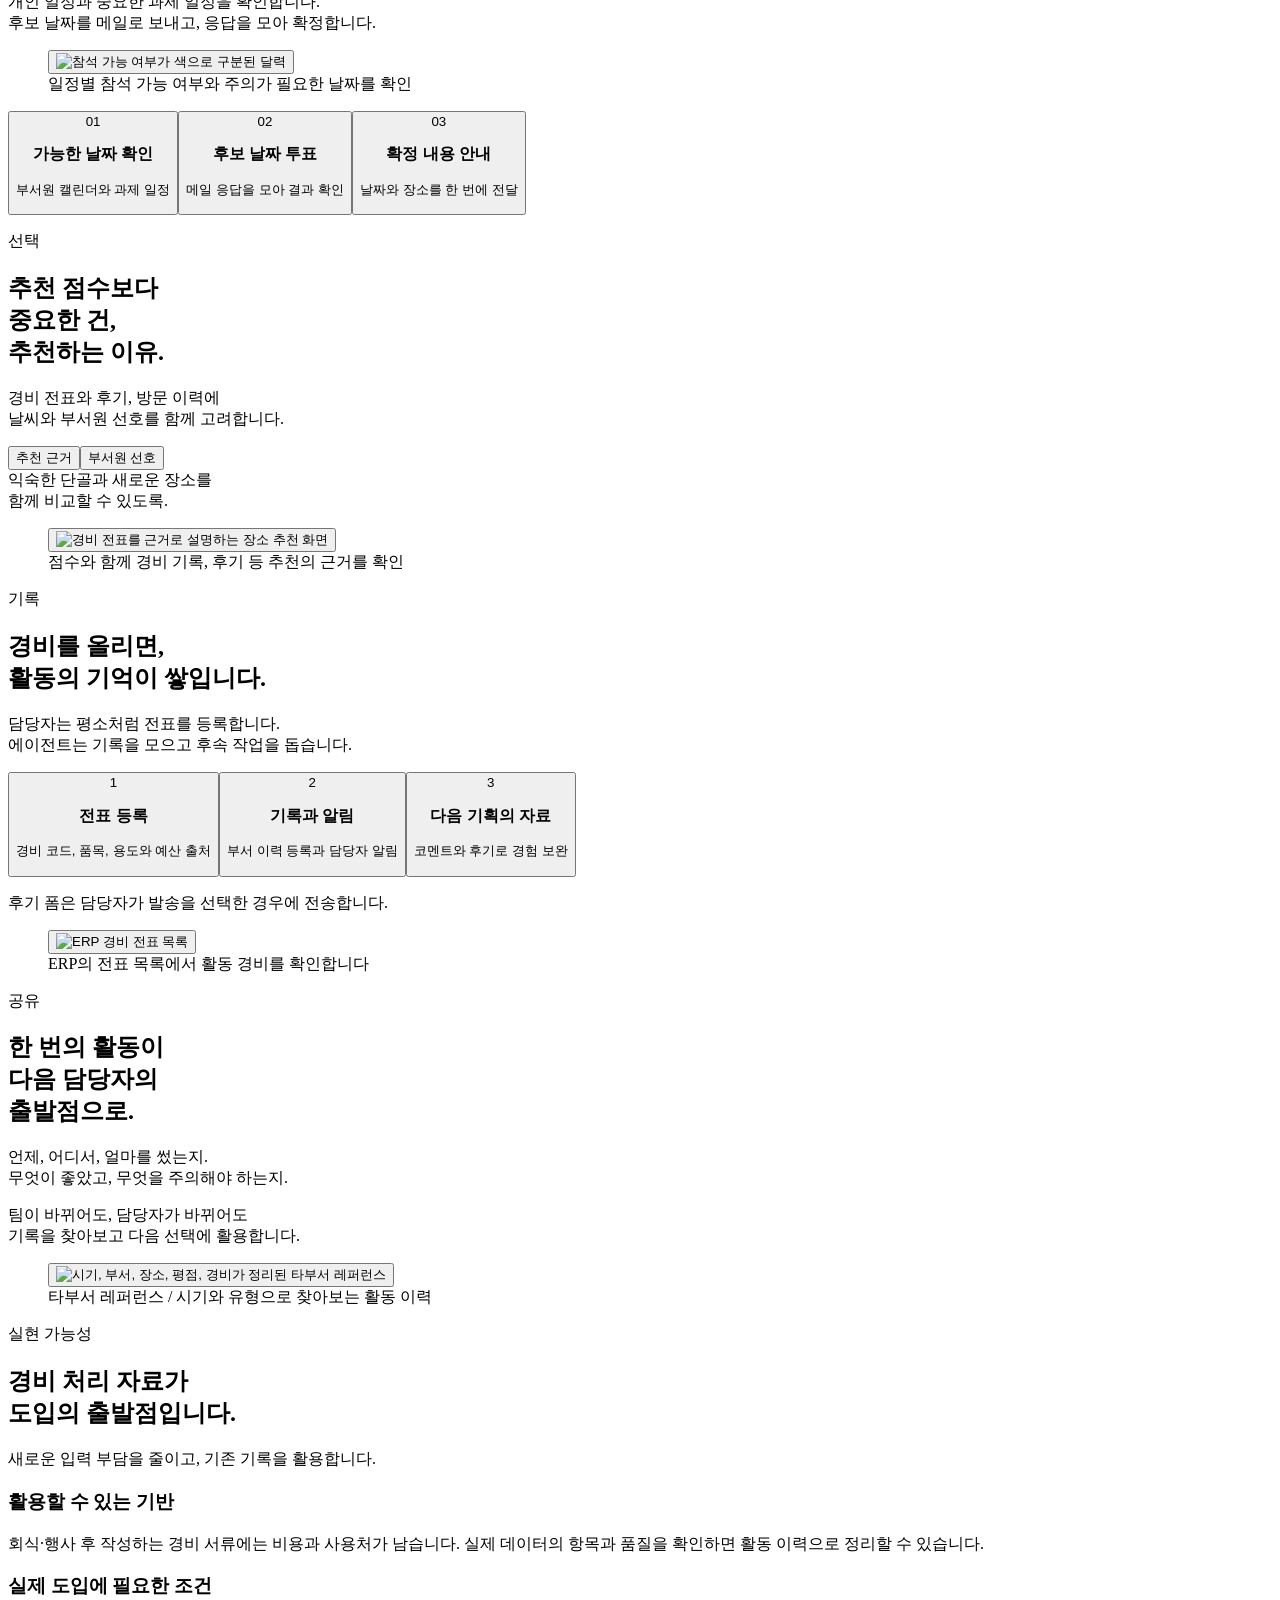
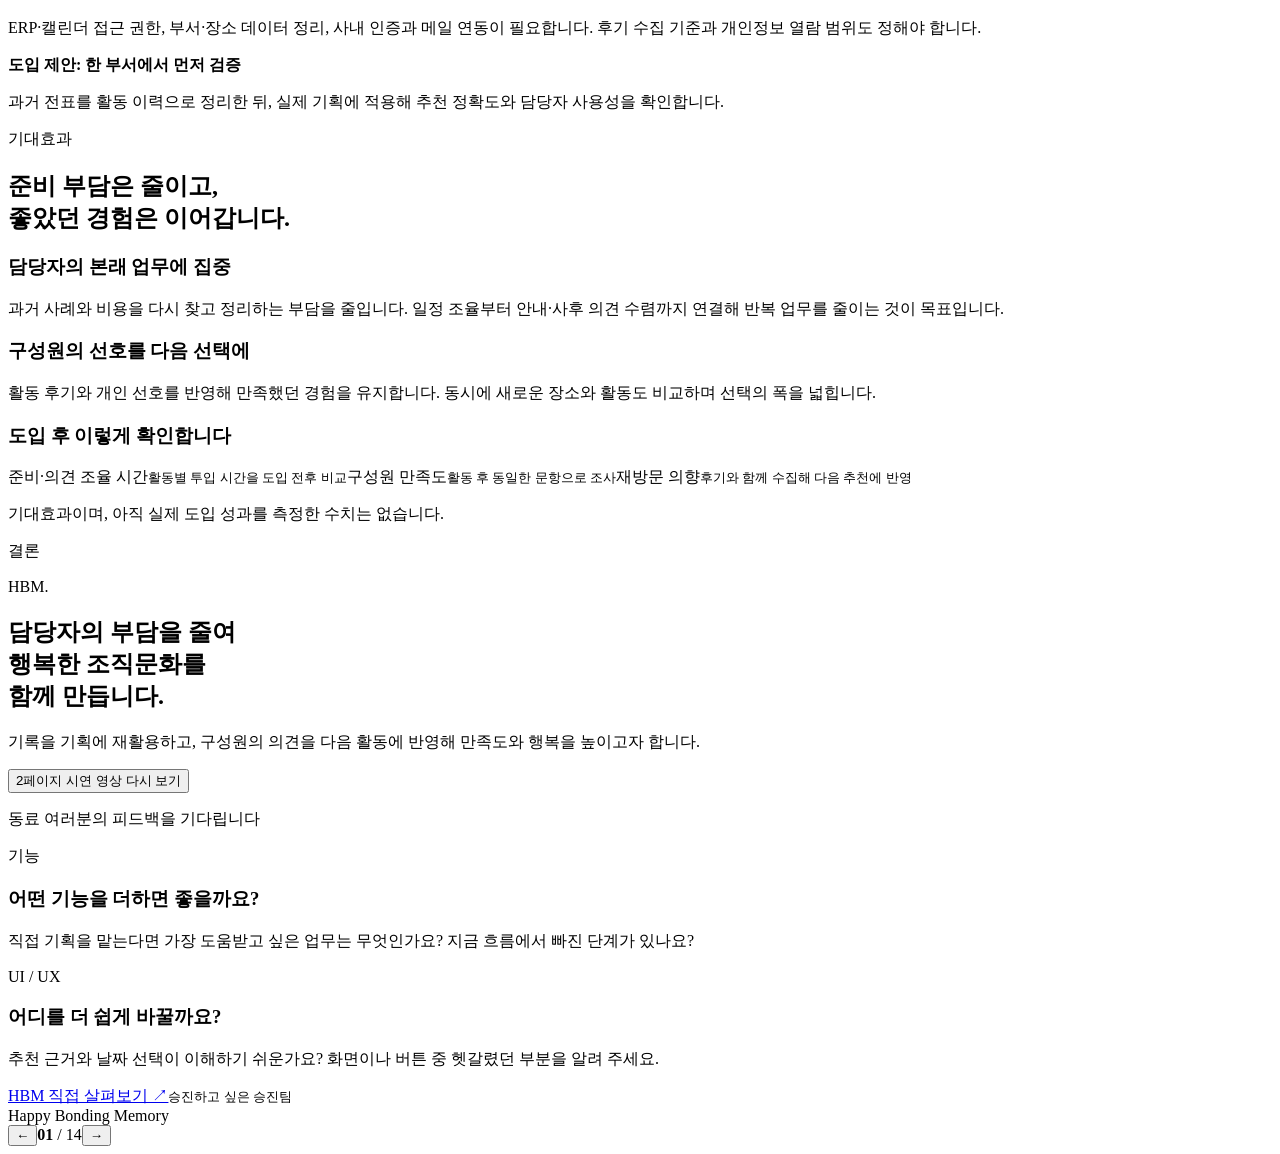
==== commit 47dc43f2: "made by codex" ====
--- a/index.html
+++ b/index.html
@@ -1,548 +1,86 @@
 <!doctype html>
 <html lang="ko">
 <head>
-<meta charset="utf-8">
-<meta name="viewport" content="width=device-width, initial-scale=1">
-<meta name="theme-color" content="#e4002b">
-<title>HBM · Happy Bonding Memory</title>
-<link rel="preconnect" href="https://fonts.googleapis.com">
-<link rel="preconnect" href="https://fonts.gstatic.com" crossorigin>
-<link rel="stylesheet" href="https://fonts.googleapis.com/css2?family=Do+Hyeon&display=swap">
-<link rel="stylesheet" href="https://cdn.jsdelivr.net/gh/orioncactus/pretendard@v1.3.9/dist/web/static/pretendard.min.css">
-<link rel="stylesheet" href="assets/deck.css">
-<link rel="stylesheet" href="assets/slides-a.css">
-<link rel="stylesheet" href="assets/slides-b.css">
-<link rel="stylesheet" href="assets/slides-c.css">
-<link rel="stylesheet" href="assets/chrome.css">
+  <meta charset="utf-8"><meta name="viewport" content="width=device-width,initial-scale=1">
+  <meta name="theme-color" content="#e4002b"><title>HBM — Happy Bonding Memory</title>
+  <link rel="stylesheet" href="styles.css">
 </head>
 <body>
-<div id="viewport">
-<main id="stage" data-theme="red">
+<header class="toolbar"><a class="brand" href="#1" aria-label="첫 슬라이드">HBM<span>.</span></a><span class="brand-caption">Happy Bonding Memory</span><div class="tools"><label class="opacity-control">UI 농도 <input id="opacity" type="range" min="55" max="100" value="90" aria-label="UI 이미지 불투명도"><output id="opacity-value">90%</output></label><button id="menu" aria-label="목차 열기">목차 <kbd>M</kbd></button><button id="fullscreen" aria-label="전체 화면">전체 화면 <kbd>F</kbd></button></div></header>
+<main id="deck">
+  <section class="slide cover active" data-title="Happy Bonding Memory" aria-label="1. Happy Bonding Memory">
+    <div class="cover-copy"><p class="section-label">조직문화활동 기획 에이전트</p><h1>Happy<br>Bonding<br>Memory<span class="red-dot">.</span></h1><p class="lead">함께한 경험을,<br>다음 기획의 기억으로.</p><button class="primary" data-go="1">HBM 살펴보기 <span>↗</span></button></div>
+    <div class="cover-visual"><div class="back-word" aria-hidden="true">HBM</div><figure class="screen cover-screen"><button class="image-button" data-image="hero" aria-label="HBM 메인 화면 확대"><img src="assets/hero.jpg" alt="HBM의 메인 추천 화면"></button><figcaption><span class="live-dot"></span>우리 팀의 경험이 쌓이는 공간</figcaption></figure><div class="floating-label">기획을 시작하는 순간부터<br><b>다음 담당자를 위한 기록까지</b></div></div>
+    <span class="corner-note">서비스 소개 / 승진하고 싶은 승진팀</span>
+  </section>
 
-<!-- 1 · cover -->
-<section class="slide s-cover" data-id="cover" data-theme="red" data-chrome="min" data-title="표지">
-  <div class="cv-giant" aria-hidden="true">HBM</div>
-  <div class="cv-float" aria-hidden="true">
-    <i style="--x:6%;--y:9%;--w:240px;--t:13s;--b:3px;--r:-8deg"></i>
-    <i style="--x:44%;--y:80%;--w:300px;--t:17s;--b:5px;--r:6deg"></i>
-    <i style="--x:58%;--y:6%;--w:160px;--t:11s;--b:1px;--r:12deg"></i>
-    <i style="--x:2%;--y:84%;--w:190px;--t:15s;--b:2px;--r:-4deg"></i>
-    <i style="--x:86%;--y:88%;--w:220px;--t:19s;--b:6px;--r:-10deg"></i>
-  </div>
-  <div class="cv-copy">
-    <p class="cv-kicker" data-a>조직문화 활동 기획 에이전트</p>
-    <h1 class="cv-title" data-split>Happy Bonding<br>Memory <span class="amber">(HBM)</span></h1>
-    <div class="cv-slot" data-a>
-      <span class="slot"><span class="slot-word in">VWBE하게</span></span>
-      <span class="slot-rest">행복한 조직문화를 기획하세요!</span>
-    </div>
-    <div class="cv-meta" data-a><span class="pill-glass">승진하고 싶은 승진팀</span><span>함께한 경험을, 다음 기획의 기억으로</span></div>
-  </div>
-  <div class="cv-art" data-a="pop">
-    <div class="cv-tilt">
-      <div class="cv-halo"></div>
-      <div class="stack-host" title="눌러 보세요"></div>
-      <div class="buddy-host"></div>
-      <span class="cv-tip">칩을 눌러 보세요 · 쌓아 붙이듯 유대감을 쌓습니다</span>
-    </div>
-  </div>
-  <aside class="notes"><p>안녕하세요. 조직문화활동 기획 에이전트, HBM을 소개합니다.</p><p>먼저 시연 영상으로 전체 흐름을 보여 드리겠습니다.</p></aside>
-</section>
+  <section class="slide demo-slide" data-title="영상으로 보는 HBM" aria-label="2. 영상으로 보는 HBM">
+    <div class="demo-heading"><div><p class="section-label">제품 시연</p><h2>HBM, 실제 흐름으로.</h2></div><a href="https://2-oneteam-project-vxvu.vercel.app/" target="_blank" rel="noopener">웹사이트 열기 ↗</a></div><div class="video-layout"><video id="demo" controls preload="metadata" playsinline poster="assets/hero.jpg"><source src="assets/demo.mp4" type="video/mp4">영상을 재생할 수 없습니다. assets/demo.mp4 파일을 직접 열어 주세요.</video><div class="chapters"><p>보고 싶은 장면부터</p><button data-time="44">00:44 <span>로그인과 팀 선택</span></button><button data-time="55">00:55 <span>메인 추천</span></button><button data-time="96">01:36 <span>날짜와 투표</span></button><button data-time="141">02:21 <span>장소 추천</span></button><button data-time="178">02:58 <span>ERP와 자동 기록</span></button><button data-time="213">03:33 <span>이력과 부서원 선호</span></button><small>제공 영상 4분 20초<br>재생 버튼을 누르면 음성이 나옵니다.</small></div></div>
+  </section>
 
-<!-- 2 · demo video -->
-<section class="slide s-video" data-id="video" data-theme="dark" data-transition="iris" data-title="시연 영상">
-  <div class="vd-head">
-    <span class="kicker" data-a><b>DEMO</b> 시연 영상</span>
-    <h2 class="title" data-split>HBM, 실제 흐름으로</h2>
-    <a href="https://2-oneteam-project-vxvu.vercel.app/" target="_blank" rel="noopener" data-a>웹사이트 열기 ↗</a>
-  </div>
-  <div class="player paused" data-a="blur">
-    <canvas class="ambient" width="64" height="36"></canvas>
-    <div class="frame">
-      <video preload="metadata" playsinline poster="assets/poster.jpg"><source src="assets/demo.mp4" type="video/mp4"></video>
-      <button class="bigplay" aria-label="재생">▶</button>
-      <div class="pctl">
-        <button class="pp" aria-label="재생/일시정지">▶</button>
-        <div class="seek" data-noswipe><div class="rail"></div><div class="ticks"></div><div class="fill"></div></div>
-        <span class="tm">00:00 / 04:20</span>
-        <button class="mute" aria-label="음소거">🔊</button>
-        <button class="vfull" aria-label="영상 전체 화면">⤢</button>
-      </div>
-    </div>
-  </div>
-  <nav class="chapters glass" data-a="right" aria-label="영상 목차"></nav>
-  <p class="vd-foot" data-a>4분 20초 · 오른쪽 목차를 누르면 그 장면부터 재생합니다 · Space 재생/정지</p>
-  <aside class="notes"><p>시연 영상입니다. 로그인부터 추천, 날짜 투표, 장소 추천, ERP 경비 등록과 자동 기록, 에이전트 로그까지 이어집니다.</p><p>오른쪽 목차로 원하는 장면부터 다시 볼 수 있습니다.</p></aside>
-</section>
+  <section class="slide problem" data-title="배경 선정: 기획 담당자의 부담" aria-label="3. 배경 선정: 기획 담당자의 부담">
+  <div class="problem-heading"><p class="section-label">배경 선정 이유</p><h2>모두의 만족과 예산,<br>담당자 혼자<br>고민하고 있습니다.</h2><p class="lead">조직문화행사를 잘 준비해야 한다는 부담.<br>HBM은 그 반복되는 고민을 줄이기 위해 시작했습니다.</p></div>
+  <div class="questions"><button class="question" aria-expanded="false"><span>“구성원들이 만족할까?”</span><small>서로 다른 취향과 기대</small><p>개인 선호와 지난 후기를 참고해 선택의 근거를 만들고, 새로운 활동도 검토할 수 있어야 합니다.</p><b aria-hidden="true">+</b></button><button class="question" aria-expanded="false"><span>“예산 안에서 가능할까?”</span><small>비용과 예산 출처 확인</small><p>이전 경비 기록으로 예상 비용을 살펴보고, 배정 예산에 맞춰 계획을 세우는 부담을 줄입니다.</p><b aria-hidden="true">+</b></button><button class="question" aria-expanded="false"><span>“기록은 어디에 있을까?”</span><small>과거 사례 탐색과 일정 조율</small><p>입사 전 활동과 타부서 사례를 다시 찾는 대신, 모인 기록과 일정을 참고해 기획을 시작합니다.</p><b aria-hidden="true">+</b></button><div class="interaction-hint">질문을 누르면 자세한 배경을 볼 수 있습니다.</div></div>
+  </section>
 
-<!-- 3 · background ① burden -->
-<section class="slide s-problem" data-id="problem" data-theme="light" data-title="배경 ① 담당자의 부담">
-  <i class="blob" style="--c:#ffd9c2;left:1100px;top:-120px;width:620px;height:620px"></i>
-  <i class="blob" style="--c:#ffd0d8;left:-160px;top:700px;width:560px;height:560px;animation-delay:-6s"></i>
-  <div class="pb-copy">
-    <span class="kicker" data-a><b>01</b> 배경 선정 이유</span>
-    <h2 class="title" data-split>조직문화활동 담당자의<br><em>부담</em>, 줄일 수 없을까요?</h2>
-    <p class="lede" data-a>담당자는 주기적으로 바뀝니다. 처음 맡으면 구성원 만족과 예산까지 챙겨야 해 부담이 크고, <b class="em-red">신입이 맡는다면</b> 그 부담은 더 커집니다.</p>
-    <div class="pains" data-a>
-      <div class="pain"><i>📂</i><b>참고할 데이터 부족</b><span>우리 부서 이전 기록조차 쌓여 있지 않음</span></div>
-      <div class="pain"><i>🧭</i><b>어디서, 누구에게?</b><span>어디를 찾아보고 누구에게 물어야 할지 모름</span></div>
-      <div class="pain"><i>🧩</i><b>흩어진 데이터</b><span>경비·일정·후기가 시스템마다 따로</span></div>
-    </div>
-    <button class="btn ink mag btn-stack" data-a><span>HBM으로 쌓아 보기</span> ↯</button>
-  </div>
-  <div class="cloud" aria-label="담당자가 떠올리는 질문들">
-    <div class="cloud-cap"><div class="buddy-host"></div>HBM이 쌓아 주는 답<small>8 layers</small></div>
-    <div class="qp z0" style="--k:0"><div class="q" style="--x:30px;--y:30px;--r:-4deg;--w:400px;--oy:150px;--lc:rgba(228,0,43,.92)"><span class="qq">우리 부서는 전에 뭐 했지?</span><span class="aa">🗂️ 우리 부서 기록 <small>전표 자동 수집</small></span></div></div>
-    <div class="qp z1" style="--k:1"><div class="q" style="--x:460px;--y:0px;--r:3deg;--w:420px;--oy:220px;--lc:rgba(244,123,32,.94)"><span class="qq">이건 누구한테 물어봐야 하지?</span><span class="aa">🙋 앞선 담당자의 코멘트 <small>기록과 함께 남음</small></span></div></div>
-    <div class="qp z0" style="--k:2"><div class="q" style="--x:530px;--y:180px;--r:-2deg;--w:340px;--oy:290px;--lc:rgba(228,0,43,.92)"><span class="qq">어디서 찾아봐야 하지?</span><span class="aa">🧩 흩어진 데이터를 한곳에 <small>ERP·캘린더·후기</small></span></div></div>
-    <div class="qp z2" style="--k:3"><div class="q" style="--x:40px;--y:230px;--r:2deg;--w:380px;--oy:360px;--lc:rgba(244,123,32,.94)"><span class="qq">다른 팀은 어디가 좋았대?</span><span class="aa">⭐ 타부서 레퍼런스 <small>평점·후기</small></span></div></div>
-    <div class="qp z0" style="--k:4"><div class="q" style="--x:280px;--y:360px;--r:-3deg;--w:420px;--oy:430px;--lc:rgba(228,0,43,.92)"><span class="qq">예산 안에서 다 만족할 곳은?</span><span class="aa">📍 근거 있는 장소 추천 <small>예산·선호</small></span></div></div>
-    <div class="qp z1" style="--k:5"><div class="q" style="--x:600px;--y:470px;--r:4deg;--w:290px;--oy:500px;--lc:rgba(244,123,32,.94)"><span class="qq">다들 언제 시간 돼?</span><span class="aa">📅 날짜 후보·메일 투표 <small>연차·과제 일정</small></span></div></div>
-    <div class="qp z1" style="--k:6"><div class="q" style="--x:20px;--y:520px;--r:-2deg;--w:370px;--oy:570px;--lc:rgba(228,0,43,.92)"><span class="qq">예약·안내·경비 처리는?</span><span class="aa">🧾 예약·안내·ERP 자동 기록 <small>바로 연결</small></span></div></div>
-    <div class="qp z0" style="--k:7"><div class="q" style="--x:360px;--y:620px;--r:2deg;--w:340px;--oy:640px;--lc:rgba(244,123,32,.94)"><span class="qq">후기는 누가 모으지?</span><span class="aa">📝 사후 설문 발송 <small>다음 추천에 반영</small></span></div></div>
-    <div class="cloud-shadow"></div>
-  </div>
-  <aside class="notes"><p>조직문화활동 담당자는 주기적으로 바뀝니다. 처음 맡으면 구성원 만족과 예산까지 챙겨야 해서 부담이 크고, 신입이 맡게 되면 그 부담은 더 커집니다.</p><p>참고할 데이터도 부족합니다. 우리 부서의 이전 기록조차 쌓여 있지 않은 경우가 많고, 어디를 찾아보고 누구에게 물어봐야 할지도 모릅니다. 필요한 데이터는 여러 시스템에 흩어져 있습니다.</p><p>(버튼) 담당자가 떠올리는 질문들이 HBM에서 어떤 기능으로 쌓이는지 보여 줍니다.</p></aside>
-</section>
+  <section class="slide strategy" data-title="배경 선정: 기존 데이터를 다시 활용" aria-label="4. 배경 선정: 기존 데이터를 다시 활용">
+  <div class="strategy-heading"><p class="section-label">배경 선정 이유</p><h2>이미 남긴 경비 기록을<br>다음 기획에 활용합니다.</h2><p class="lead">행사가 끝나도 기록의 쓰임은 계속됩니다.</p></div>
+  <div class="strategy-columns"><article><h3>지금 남아 있는 정보</h3><p>경비 처리 서류에는 방문 장소, 소비 내역, 금액과 예산 출처가 남습니다. 담당자는 이를 다음 행사의 비용과 장소를 판단하는 자료로 활용할 수 있습니다.</p></article><article><h3>AI가 참고할 데이터</h3><p>기존 데이터베이스를 정리해 추천의 근거로 활용하고, 후기를 쌓아 이후 추천을 개선합니다. 충분한 데이터가 확보되면 AI 학습 자료로 확장할 수 있습니다.</p></article></div>
+  <div class="statement"><strong>기록 기반으로 다음 계획을 세우는 구조</strong><p>현재 데모는 가상 데이터를 조회해 추천합니다. 실제 기업 데이터로 모델을 학습한 상태는 아닙니다.</p></div>
+  </section>
 
-<!-- 4 · background ② scattered data, combined -->
-<section class="slide s-data" data-id="data" data-theme="light" data-title="배경 ② 흩어진 데이터">
-  <i class="blob" style="--c:#ffe3b8;left:1200px;top:600px;width:560px;height:560px"></i>
-  <div class="dt-copy">
-    <span class="kicker" data-a><b>01</b> 배경 선정 이유</span>
-    <h2 class="title" data-split>흩어진 데이터를,<br><em>하나로 합치면</em></h2>
-    <p class="lede" data-a>경비 전표는 ERP에, 일정은 캘린더에, 후기와 단체 사진은 메일과 사내 블로그에 흩어져 있습니다. 이미 있는 데이터를 모아 AI가 학습하면, 다음 계획의 근거가 됩니다.</p>
-    <button class="btn soft mag dt-replay" data-a>↺ 데이터 다시 모으기</button>
-    <p class="dt-note" data-a>※ 예시 데이터와 결과는 데모용 가상 데이터입니다.</p>
-  </div>
-  <div class="receipts">
-    <div class="rcpt" style="--i:0;--x:820px;--y:250px;--r:-4deg"><header><span class="from">ERP 경비 전표</span><span>2026.09.04</span></header><b>화로담 숯불갈비</b><div class="row"><span>공정개발2팀 · 6명</span><strong>230,400원</strong></div></div>
-    <div class="rcpt" style="--i:1;--x:860px;--y:362px;--r:3deg"><header><span class="from">캘린더</span><span>2026년 10월</span></header><b>부서원 6명 일정</b><div class="row"><span>연차 2건 · 분기 과제 리뷰</span><strong>14~16일</strong></div></div>
-    <div class="rcpt" style="--i:2;--x:810px;--y:474px;--r:-2deg"><header><span class="from">참석자 후기</span><span>타부서 15건</span></header><b>스트라이크 볼링센터</b><div class="row"><span>"다 같이 하기 좋아요"</span><strong>★ 4.5</strong></div></div>
-    <div class="rcpt" style="--i:3;--x:870px;--y:586px;--r:4deg"><header><span class="from">사내 블로그</span><span>동아리 게시글</span></header><b>돌밥상 이천쌀밥 한정식</b><div class="row"><span>단체 사진</span><strong>6건</strong></div></div>
-    <div class="rcpt" style="--i:4;--x:820px;--y:698px;--r:-3deg"><header><span class="from">ERP 경비 전표</span><span>2025.10.23</span></header><b>솥뚜껑 닭볶음탕</b><div class="row"><span>품질보증팀 · 7명</span><strong>184,800원</strong></div></div>
-    <div class="rcpt" style="--i:5;--x:860px;--y:810px;--r:2deg"><header><span class="from">부서원 선호</span><span>프로필</span></header><b>식이 제한·음주·활동</b><div class="row"><span>복숭아 알레르기 1명</span><strong>채식 1명</strong></div></div>
-  </div>
-  <p class="dt-pile">흩어져 있던 데이터</p>
-  <i class="dt-arrow" style="left:1192px;width:58px"></i>
-  <div class="dt-chip" data-a="pop"><div class="stack-host"></div><span>모아서 학습·분석</span></div>
-  <i class="dt-arrow" style="left:1466px;width:30px"></i>
-  <div class="outs">
-    <div class="dt-out"><small>많이 방문한 곳</small><b>화로담 숯불갈비</b><span>우리 부서 4회 · 1인 38,400원</span></div>
-    <div class="dt-out"><small>후기가 좋았던 곳</small><b>스트라이크 볼링센터</b><span>타부서 평점 1위 · ★4.5</span></div>
-    <div class="dt-out"><small>이 계절에 자주 간 곳</small><b>솥뚜껑 닭볶음탕</b><span>가을에 3번 방문</span></div>
-    <div class="dt-out"><small>다음 계획의 기준</small><b>날짜 · 예산 · 선호</b><span>모두 되는 날, 1인 예산, 식이 제한</span></div>
-  </div>
-  <aside class="notes"><p>필요한 데이터는 사실 이미 회사 안에 있습니다. 다만 경비 전표는 ERP에, 일정은 캘린더에, 후기와 단체 사진은 메일과 사내 블로그에 흩어져 있어서 담당자가 하나하나 찾아야 합니다.</p><p>이 흩어진 기존 데이터를 합쳐 AI가 학습하면, 우리 부서 기록이 없어도 다음 계획의 근거를 만들 수 있고, 새로운 가치를 만들 수 있다고 봤습니다.</p></aside>
-</section>
+  <section class="slide identity" data-title="HBM의 의미" aria-label="5. HBM의 의미">
+    <div class="identity-top"><p class="section-label">Happy Bonding Memory</p><h2>유대감을 쌓고,<br>기억을 남깁니다.</h2></div>
+    <div class="identity-layout"><figure class="screen"><button class="image-button" data-image="login" aria-label="로그인 화면 확대"><img src="assets/login.jpg" alt="빨강 HBM 브랜딩과 로그인 UI"></button><figcaption>사번으로 시작하고, 소속 팀의 기록으로 연결합니다.</figcaption></figure><div class="definitions"><article><span>B</span><div><h3>Bonding</h3><p>칩을 쌓아 붙이듯,<br>부서원 사이의 유대감을 쌓습니다.</p></div></article><article><span>M</span><div><h3>Memory</h3><p>우리가 만드는 메모리처럼,<br>함께한 기억과 기획 이력을 남깁니다.</p></div></article></div></div>
+  </section>
 
-<!-- 5 · name -->
-<section class="slide s-name" data-id="name" data-theme="dark" data-transition="zoom" data-title="HBM 이름의 뜻">
-  <div class="nm-grid"></div>
-  <div class="nm-head">
-    <span class="kicker" data-a><b>HBM</b> 이름의 뜻</span>
-    <h2 class="title" data-split>칩을 쌓듯, <em>유대감</em>을 쌓습니다</h2>
-    <p class="lede" data-a style="max-width:1100px">Happy Bonding Memory — 칩을 쌓아 붙이듯 유대감을 쌓고, 그 기억을 기록으로 남긴다는 뜻입니다.</p>
-  </div>
-  <div class="nm-stack" data-a>
-    <i class="tsv" style="left:120px"></i><i class="tsv" style="left:280px"></i><i class="tsv" style="left:440px"></i><i class="tsv" style="left:600px"></i>
-    <button class="die d-h" data-k="h" data-word="Happy" data-title="즐거운 조직문화" data-desc="처음 맡은 담당자도, 신입도 부담 없이. 함께하는 부서원은 즐겁게. 막막한 준비 과정을 에이전트가 함께합니다."><b>H</b><span>Happy</span><div class="buddy-host"></div><small>행복</small></button>
-    <button class="die d-b" data-k="b" data-word="Bonding" data-title="유대감을 쌓다" data-desc="칩을 쌓아 붙이듯, 부서원 사이의 유대감을 쌓습니다."><b>B</b><span>Bonding</span><small>유대감</small></button>
-    <button class="die d-m" data-k="m" data-word="Memory" data-title="기억을 남기다" data-desc="우리가 만드는 메모리처럼, 조직문화활동의 기억과 방문·기획 이력을 기록으로 남깁니다."><b>M</b><span>Memory</span><small>기억</small></button>
-    <div class="die base"><span>우리 부서의 기록 · 경비 전표 · 후기</span></div>
-  </div>
-  <div class="nm-panel glass" data-a="right">
-    <div class="np-letter">H</div>
-    <div class="np-word np-anim">Happy</div>
-    <div class="np-title np-anim">즐거운 조직문화</div>
-    <p class="np-desc np-anim">처음 맡은 담당자도, 신입도 부담 없이. 함께하는 부서원은 즐겁게.</p>
-    <p class="np-foot">SK하이닉스의 HBM(High Bandwidth Memory)은 D램을 수직으로 쌓아 올린 메모리입니다. 우리의 HBM은 부서의 경험을 차곡차곡 쌓습니다.</p>
-  </div>
-  <aside class="notes"><p>HBM은 Happy Bonding Memory의 줄임말입니다.</p><p>칩을 쌓아 붙이듯 유대감을 쌓고, 그 기억을 기록으로 남긴다는 뜻입니다.</p></aside>
-</section>
+  <section class="slide strategy core-summary" data-title="Agent 핵심 기능 한눈에 보기" aria-label="6. Agent 핵심 기능 한눈에 보기">
+  <div class="strategy-heading"><p class="section-label">Agent의 핵심 기능</p><h2>일정과 인원을 입력하면,<br>준비부터 후속 업무까지 연결합니다.</h2></div>
+  <div class="capability-grid"><article><span>01</span><h3>날짜 후보와 투표</h3><p>대략적인 일정과 인원을 받아 연차·과제 일정을 확인하고, 후보 날짜와 투표를 만듭니다.</p></article><article><span>02</span><h3>근거가 있는 추천</h3><p>경비 이력과 후기로 자주 방문한 곳, 반응이 좋았던 곳을 선별하고 팀의 예산·선호를 반영합니다.</p></article><article><span>03</span><h3>확정 이후의 실행</h3><p>예약 페이지로 연결하고 참석 안내와 사후 설문을 준비합니다. 모인 후기는 다음 추천에 반영합니다.</p></article></div>
+  <div class="statement"><strong>테스트 환경에서 흐름을 시연</strong><p>가상 경비·후기로 날짜와 장소를 추천하고, 데모 메일함에서 투표·안내·설문 발송을 확인합니다. 예약은 외부 페이지 연결 단계까지 구현했습니다.</p></div>
+  </section>
 
-<!-- 6 · core features overview -->
-<section class="slide s-flow" data-id="flow" data-theme="light" data-title="핵심 기능 한눈에">
-  <i class="blob" style="--c:#ffd9c2;left:1000px;top:200px;width:700px;height:700px"></i>
-  <div class="fl-copy">
-    <span class="kicker" data-a><b>02</b> Agent 핵심 기능</span>
-    <h2 class="title" data-split>기획부터 기록까지,<br><em>한 번의 흐름</em></h2>
-    <ol class="pillars" data-a>
-      <li data-p="0"><i>1</i><div><b>경비 데이터로 장소 선별</b><span>많이 방문한 곳 · 후기가 좋았던 곳</span></div></li>
-      <li data-p="1"><i>2</i><div><b>일정·인원 입력 → 날짜 투표 → 장소 추천</b><span>연차·과제 일정, 경비 이력·후기 참고</span></div></li>
-      <li data-p="2"><i>3</i><div><b>예약·안내·사후 설문 → 다음 추천</b><span>수집한 후기를 다음 추천에 반영</span></div></li>
-    </ol>
-    <p class="fl-note" data-a>바깥 원은 HBM이 한곳에 모으는 흩어진 사내 데이터입니다. 데모는 가상 데이터·테스트 환경에서 투표 생성·예약·안내·설문 발송까지 수행합니다. 원을 누르면 해당 장면으로 이동합니다.</p>
-  </div>
-  <div class="fl-ring" data-a="blur">
-    <svg class="fl-svg" viewBox="0 0 900 900" aria-hidden="true">
-      <defs><linearGradient id="ringGrad" x1="0" y1="0" x2="1" y2="1"><stop offset="0" stop-color="#fdb515"/><stop offset=".5" stop-color="#f47b20"/><stop offset="1" stop-color="#e4002b"/></linearGradient></defs>
-      <circle class="ring-base" cx="450" cy="450" r="300"/>
-      <circle class="ring-trail" cx="450" cy="450" r="300"/>
-      <circle class="ring-dot" cx="450" cy="150" r="12"/>
-    </svg>
-    <div class="orbit" aria-hidden="true">
-      <span style="--a:10deg"><i>ERP 경비 전표</i></span><span style="--a:62deg"><i>캘린더·연차</i></span><span style="--a:114deg"><i>과제 일정</i></span><span style="--a:166deg"><i>조직도</i></span><span style="--a:218deg"><i>사내 메일</i></span><span style="--a:270deg"><i>날씨</i></span><span style="--a:322deg"><i>사내 블로그</i></span>
-    </div>
-    <div class="fl-core"><div class="buddy-host"></div><b>Memory Loop</b><span>흩어진 데이터 → 다음 기획</span></div>
-    <button class="node" style="--a:-90deg" data-goto="7"><span class="num">1</span><em>🏠</em><b>첫 화면 추천</b></button>
-    <button class="node" style="--a:-30deg" data-goto="8"><span class="num">2</span><em>✍️</em><b>한 줄 기획</b></button>
-    <button class="node" style="--a:30deg" data-goto="9"><span class="num">3</span><em>📅</em><b>날짜·투표</b></button>
-    <button class="node" style="--a:90deg" data-goto="11"><span class="num">4</span><em>📍</em><b>장소 추천</b></button>
-    <button class="node" style="--a:150deg" data-goto="12"><span class="num">5</span><em>🧾</em><b>예약·안내·설문</b></button>
-    <button class="node" style="--a:210deg" data-goto="13"><span class="num">6</span><em>📚</em><b>기록·후기 반영</b></button>
-  </div>
-  <aside class="notes"><p>HBM의 핵심 기능은 세 가지입니다.</p><p>첫째, 지난 경비 데이터로 많이 방문한 곳과 후기가 좋았던 곳을 선별합니다. 둘째, 대략적인 일정과 인원을 입력하면 연차·과제 일정으로 날짜 후보와 투표를 만들고, 경비 이력과 후기를 참고해 장소와 활동을 추천합니다. 셋째, 확정 후 예약·안내·사후 설문으로 이어지고, 수집된 후기는 다음 추천에 반영됩니다.</p></aside>
-</section>
+  <section class="slide feature" data-title="첫 화면에서 발견하는 추천" aria-label="7. 첫 화면에서 발견하는 추천">
+    <div class="feature-copy"><p class="section-label">발견</p><h2>어디로 갈지,<br>첫 화면에서<br>힌트를 얻습니다.</h2><p>우리 팀의 이력과 다른 팀의 경험을<br>장소 카드와 짧은 추천 이유로 보여 줍니다.</p><div class="tab-list" role="tablist" aria-label="추천 화면"><button role="tab" aria-selected="true" data-panel="discover" data-src="hero" data-caption="문장 한 줄로 기획을 시작하는 메인 화면">메인 화면</button><button role="tab" aria-selected="false" data-panel="discover" data-src="home" data-caption="평점과 계절별 추천을 카드 아래 한 줄로 설명합니다">추천 카드</button></div><p class="micro">평점 / 계절 / 방문 이력 / 새로운 선택지</p></div>
+    <div class="feature-media"><figure class="screen tilted" id="discover" role="tabpanel"><button class="image-button" data-image="hero" aria-label="추천 화면 확대"><img src="assets/hero.jpg" alt="메인 추천 화면"></button><figcaption>문장 한 줄로 기획을 시작하는 메인 화면</figcaption></figure><div class="glass-tag"><span>추천 이유까지 한눈에</span><strong>“타부서 평점 TOP 1!”</strong></div></div>
+  </section>
 
-<!-- 7 · recommendations -->
-<section class="slide s-recs" data-id="recs" data-theme="light" data-title="① 경비 데이터로 장소 선별">
-  <div class="ghost" style="background-image:url(assets/ui/home.jpg)"></div>
-  <div class="rc-head">
-    <div>
-      <span class="kicker" data-a><b>02</b> 핵심 기능 ① 장소 선별</span>
-      <h2 class="title" data-split>경비 데이터로,<br><em>갈 곳</em>을 고릅니다</h2>
-    </div>
-    <p class="lede" data-a>지난 조직문화활동 경비 전표를 모았습니다. 우리 부서 기록이 없어도 타부서 데이터로 많이 방문한 곳, 후기가 좋았던 곳, 이 계절에 자주 찾은 곳, 새로운 곳을 첫 화면에서 바로 보여 줍니다.</p>
-  </div>
-  <div class="rc-bar" data-a>
-    <div class="chips"><button class="on" data-f="all">전체 추천</button><button data-f="mine">우리 부서 최근</button><button data-f="others">타부서 평점</button><button data-f="season">가을 시즌</button><button data-f="photo">단체 사진</button><button data-f="new">새로운 곳</button></div>
-    <div class="arrows"><button data-dir="-1" aria-label="이전 카드">←</button><button data-dir="1" aria-label="다음 카드">→</button></div>
-  </div>
-  <div class="track" data-noswipe></div>
-  <div class="rc-legend" data-a>
-    <div class="lg" data-hl="icon"><span class="dots"><i class="tone-food"></i><i class="tone-act"></i><i class="tone-new"></i></span><b>카드의 색</b> = 범주 (식당·카페 / 활동 / 새로운 곳)</div>
-    <div class="lg" data-hl="reason"><span class="line"></span><b>아래 한 줄</b> = 추천 이유</div>
-    <div class="lg plain">카드를 끌어서 넘겨 보세요 · 장소·평점·금액은 데모용 가상 데이터</div>
-  </div>
-  <aside class="notes"><p>첫 화면에는 추천 장소가 바로 나타납니다. 우리 부서가 최근 다녀온 곳, 다른 부서에서 평점이 높았던 곳, 이 계절에 자주 찾은 곳, 아직 덜 알려진 새로운 곳입니다.</p><p>ERP에 등록된 지난 경비 전표를 수집해 반영한 결과이고, 카드의 색은 범주를, 아래 한 줄은 추천 이유를 알려 줍니다.</p></aside>
-</section>
+  <section class="slide calendar-slide" data-title="일정 확인과 날짜 투표" aria-label="8. 일정 확인과 날짜 투표">
+    <div class="wide-heading"><div><p class="section-label">조율</p><h2>달력에서 확인하고,<br>투표로 함께 정합니다.</h2></div><p>개인 일정과 중요한 과제 일정을 확인합니다.<br>후보 날짜를 메일로 보내고, 응답을 모아 확정합니다.</p></div>
+    <div class="calendar-layout"><figure class="screen" id="dates" role="tabpanel"><button class="image-button" data-image="calendar" aria-label="일정 화면 확대"><img src="assets/calendar.jpg" alt="참석 가능 여부가 색으로 구분된 달력"></button><figcaption>일정별 참석 가능 여부와 주의가 필요한 날짜를 확인</figcaption></figure><div class="side-steps" role="tablist" aria-label="일정 진행 단계"><button role="tab" aria-selected="true" data-panel="dates" data-src="calendar" data-caption="일정별 참석 가능 여부와 주의가 필요한 날짜를 확인"><span>01</span><div><h3>가능한 날짜 확인</h3><p>부서원 캘린더와 과제 일정</p></div></button><button role="tab" aria-selected="false" data-panel="dates" data-src="vote" data-caption="투표 결과를 반영한 달력에서 활동 날짜를 확정"><span>02</span><div><h3>후보 날짜 투표</h3><p>메일 응답을 모아 결과 확인</p></div></button><button role="tab" aria-selected="false" data-panel="dates" data-src="mail" data-caption="확정한 날짜와 장소를 참석자에게 안내"><span>03</span><div><h3>확정 내용 안내</h3><p>날짜와 장소를 한 번에 전달</p></div></button></div></div>
+  </section>
 
-<!-- 8 · plan in one sentence -->
-<section class="slide s-plan" data-id="plan" data-theme="light" data-title="② 한 줄 기획">
-  <i class="blob" style="--c:#ffe1c9;left:-120px;top:-160px;width:640px;height:640px"></i>
-  <div class="pl-copy">
-    <span class="kicker" data-a><b>02</b> 핵심 기능 ② 기획 시작</span>
-    <h2 class="title" data-split>일정과 인원만,<br><em>문장 한 줄</em>로</h2>
-    <p class="lede" data-a>대략적인 일정과 인원을 입력하면 에이전트가 유형·예산·기간을 읽어 조건을 채웁니다.</p>
-  </div>
-  <figure class="pl-shotwrap" data-a="right">
-    <div class="shot crop" style="--cx:280;--cy:240;--cw:1040;--ch:660"><div class="bar"><i></i><i></i><i></i><span>새 활동 기획 · 조건과 참석 대상</span></div><div class="vp"><img src="assets/ui/plan.jpg" alt="활동 조건과 사내 조직도에서 참석 대상을 고르는 화면"></div></div>
-    <figcaption>참석 대상은 사내 조직도에서 선택</figcaption>
-  </figure>
-  <form class="ask" data-a="pop" autocomplete="off">
-    <input id="ask-in" placeholder="예) 다음 달에 2만원대로 몸 쓰는 활동 하고 싶어" aria-label="기획 문장 입력">
-    <button type="submit">기획 시작</button>
-  </form>
-  <div class="examples" data-a>
-    <button type="button">이번 달 3만원대 회식 장소 추천해 줘</button>
-    <button type="button">다음 달에 2만원대로 몸 쓰는 활동 하고 싶어</button>
-    <button type="button">11월에 8명 문화 활동 2만원 이내</button>
-    <span>직접 입력해도 됩니다 · Enter</span>
-  </div>
-  <div class="cond glass" data-a>
-    <div class="cond-top">
-      <b>활동 조건</b><span class="agent-tag">에이전트가 채움</span>
-      <div class="types"><span data-t="상관없음">상관없음</span><span data-t="식당·회식">식당·회식</span><span data-t="게임·액티비티">게임·액티비티</span><span data-t="문화·클래스">문화·클래스</span><span data-t="숙소·워크숍">숙소·워크숍</span><span data-t="카페">카페</span></div>
-    </div>
-    <div class="fields">
-      <div class="fd empty" data-k="from"><label>언제부터</label><b>—</b></div>
-      <div class="fd empty" data-k="to"><label>언제까지</label><b>—</b></div>
-      <div class="fd empty" data-k="time"><label>시간대</label><b>—</b></div>
-      <div class="fd empty" data-k="budget"><label>1인 예산</label><b>—</b></div>
-      <div class="fd empty" data-k="people"><label>인원</label><b>—</b></div>
-    </div>
-  </div>
-  <aside class="notes"><p>기획은 문장 한 줄로 시작합니다.</p><p>원하는 내용을 입력하면, 에이전트가 유형과 예산, 기간을 읽어 조건을 채워 줍니다. 참석 대상은 사내 조직도에서 선택합니다.</p></aside>
-</section>
+  <section class="slide feature" data-title="근거가 보이는 장소 추천" aria-label="9. 근거가 보이는 장소 추천">
+    <div class="feature-copy"><p class="section-label">선택</p><h2>추천 점수보다<br>중요한 건,<br>추천하는 이유.</h2><p>경비 전표와 후기, 방문 이력에<br>날씨와 부서원 선호를 함께 고려합니다.</p><div class="tab-list" role="tablist" aria-label="추천 근거 화면"><button role="tab" aria-selected="true" data-panel="reasons" data-src="venue" data-caption="점수와 함께 경비 기록, 후기 등 추천의 근거를 확인">추천 근거</button><button role="tab" aria-selected="false" data-panel="reasons" data-src="profile" data-caption="식이 제한과 음주, 좋아하는 활동을 한 화면에서 관리">부서원 선호</button></div><div class="editorial-note">익숙한 단골과 새로운 장소를<br>함께 비교할 수 있도록.</div></div><div class="feature-media"><figure class="screen" id="reasons" role="tabpanel"><button class="image-button" data-image="venue" aria-label="장소 추천 근거 확대"><img src="assets/venue.jpg" alt="경비 전표를 근거로 설명하는 장소 추천 화면"></button><figcaption>점수와 함께 경비 기록, 후기 등 추천의 근거를 확인</figcaption></figure></div>
+  </section>
 
-<!-- 9 · dates -->
-<section class="slide s-cal" data-id="cal" data-theme="light" data-title="② 날짜 후보">
-  <div class="ghost g-left" style="background-image:url(assets/ui/calendar.jpg)"></div>
-  <div class="ca-copy">
-    <span class="kicker" data-a><b>02</b> 핵심 기능 ② 날짜 후보</span>
-    <h2 class="title" data-split>연차·과제 일정으로,<br><em>모두 되는 날</em>을</h2>
-    <p class="lede" data-a style="font-size:25px">부서원 캘린더와 연차·과제 일정을 확인해 달력에 색으로 표시합니다. 어려운 날을 고르면 사유를 보여 주고 한 번 더 확인합니다.</p>
-    <ul class="legend" data-a>
-      <li class="ok"><i></i><b>초록</b> 전원 가능 (추천 ★)</li>
-      <li class="mid"><i></i><b>노랑</b> 일부 불참·주의 일정</li>
-      <li class="no"><i></i><b>빨강</b> 불참 많음·중요 과제 일정</li>
-    </ul>
-  </div>
-  <div class="ca-side glass" data-a>
-    <b>투표로 정하기</b>
-    <p>고른 후보 <em class="cnt">3</em>개를 부서원 6명에게 메일로 보냅니다.</p>
-    <div class="cands"></div>
-    <button class="btn red send mag">고른 날짜로 투표 메일 보내기 ✉️</button>
-  </div>
-  <div class="ca-card glass" data-a="right">
-    <div class="ca-top"><b>날짜 고르기</b><span>2026년 10월 · 공정개발2팀 6명 · 날짜를 눌러 보세요</span></div>
-    <div class="ca-week"><span class="sun">일</span><span>월</span><span>화</span><span>수</span><span>목</span><span>금</span><span class="sat">토</span></div>
-    <div class="ca-grid"></div>
-  </div>
-  <div class="modal" hidden><div class="mbox"></div></div>
-  <aside class="notes"><p>에이전트는 부서원 캘린더와 과제 일정을 확인해 달력에 색으로 표시합니다.</p><p>모두 가능한 날은 초록, 일부가 어려운 날은 노랑, 불참이 많거나 중요한 과제 일정과 겹치는 날은 빨강입니다. 어려운 날을 선택하면 사유를 보여 주고 한 번 더 확인합니다.</p><p>후보가 여러 개라면 투표로 정합니다. 날짜를 골라 버튼을 누르면 부서원에게 투표 메일이 발송됩니다.</p></aside>
-</section>
+  <section class="slide automation" data-title="ERP 전표가 활동 기록으로" aria-label="10. ERP 전표가 활동 기록으로">
+    <div class="wide-heading"><div><p class="section-label">기록</p><h2>경비를 올리면,<br>활동의 기억이 쌓입니다.</h2></div><p>담당자는 평소처럼 전표를 등록합니다.<br>에이전트는 기록을 모으고 후속 작업을 돕습니다.</p></div><div class="automation-layout"><div class="flow-tabs" role="tablist" aria-label="ERP 자동 기록 단계"><button role="tab" aria-selected="true" data-panel="erp-flow" data-src="erp" data-caption="ERP의 전표 목록에서 활동 경비를 확인합니다"><span>1</span><h3>전표 등록</h3><p>경비 코드, 품목, 용도와 예산 출처</p></button><button role="tab" aria-selected="false" data-panel="erp-flow" data-src="record" data-caption="전표 감지 후 기록 업데이트와 후기 요청 메일을 확인합니다"><span>2</span><h3>기록과 알림</h3><p>부서 이력 등록과 담당자 알림</p></button><button role="tab" aria-selected="false" data-panel="erp-flow" data-src="history" data-caption="누적된 기록은 다른 부서와 다음 담당자의 레퍼런스가 됩니다"><span>3</span><h3>다음 기획의 자료</h3><p>코멘트와 후기로 경험 보완</p></button><p class="micro">후기 폼은 담당자가 발송을 선택한 경우에 전송합니다.</p></div><figure class="screen" id="erp-flow" role="tabpanel"><button class="image-button" data-image="erp" aria-label="ERP 흐름 화면 확대"><img src="assets/erp.jpg" alt="ERP 경비 전표 목록"></button><figcaption>ERP의 전표 목록에서 활동 경비를 확인합니다</figcaption></figure></div>
+  </section>
 
-<!-- 10 · vote -->
-<section class="slide s-vote" data-id="vote" data-theme="light" data-title="② 메일 투표">
-  <i class="blob" style="--c:#ffd9c2;left:1300px;top:-100px;width:560px;height:560px"></i>
-  <div class="vo-copy">
-    <span class="kicker" data-a><b>02</b> 핵심 기능 ② 투표</span>
-    <h2 class="title" data-split>후보가 여럿이면,<br><em>메일로 투표</em></h2>
-    <p class="lede" data-a style="font-size:25px">메일 안에서 바로 투표하고, 응답은 들어오는 대로 달력에 반영됩니다. 표가 가장 많은 날로 확정합니다.</p>
-    <ol class="steps sdeck-ctrl" data-for="vote-deck" data-a>
-      <li data-go="0"><i>1</i><b>투표 메일 도착</b><span>에이전트가 부서원 6명에게 발송</span></li>
-      <li data-go="1"><i>2</i><b>메일에서 바로 투표</b><span>가능한 날짜를 모두 선택</span></li>
-      <li data-go="2"><i>3</i><b>실시간 반영 후 확정</b><span>가장 많은 표를 받은 날</span></li>
-    </ol>
-  </div>
-  <div class="sdeck" id="vote-deck" data-a="fade">
-    <figure class="shot"><div class="bar"><i></i><i></i><i></i><span>메일함 · 에이전트가 보낸 메일</span></div><div class="vp"><img src="assets/ui/votemail.jpg" alt="메일함에 도착한 투표 메일"></div></figure>
-    <figure class="shot"><div class="bar"><i></i><i></i><i></i><span>날짜 투표</span></div><div class="vp"><img src="assets/ui/votepage.jpg" alt="메일에서 열리는 날짜 투표 화면"></div></figure>
-    <figure class="shot"><div class="bar"><i></i><i></i><i></i><span>투표 결과가 반영된 달력</span></div><div class="vp"><img src="assets/ui/votelive.jpg" alt="투표 결과가 실시간으로 반영된 달력"></div></figure>
-  </div>
-  <div class="pings"></div>
-  <div class="board glass" data-a="right">
-    <div class="bd-head"><b>10월 조직문화활동 · 날짜 투표</b><span class="live">LIVE</span><span class="resp">응답 <em>0</em>/6</span></div>
-    <div class="rows"></div>
-    <div class="bd-foot"><button class="btn soft sm replay">↺ 다시 받기</button><button class="btn red sm confirm" disabled>이 날로 확정</button></div>
-    <div class="stamp">확정</div>
-  </div>
-  <aside class="notes"><p>메일함을 열어 보면 투표 메일이 도착해 있고, 메일 안에서 바로 투표할 수 있습니다.</p><p>응답은 들어오는 대로 달력에 실시간으로 반영됩니다. 표가 가장 많은 날로 확정합니다.</p></aside>
-</section>
+  <section class="slide memory" data-title="다음 담당자를 위한 기억" aria-label="11. 다음 담당자를 위한 기억">
+    <div class="memory-copy"><p class="section-label">공유</p><h2>한 번의 활동이<br>다음 담당자의<br>출발점으로.</h2><p class="lead">언제, 어디서, 얼마를 썼는지.<br>무엇이 좋았고, 무엇을 주의해야 하는지.</p><p>팀이 바뀌어도, 담당자가 바뀌어도<br>기록을 찾아보고 다음 선택에 활용합니다.</p></div><figure class="screen memory-screen"><button class="image-button" data-image="history" aria-label="타부서 레퍼런스 확대"><img src="assets/history.jpg" alt="시기, 부서, 장소, 평점, 경비가 정리된 타부서 레퍼런스"></button><figcaption>타부서 레퍼런스 / 시기와 유형으로 찾아보는 활동 이력</figcaption></figure>
+  </section>
 
-<!-- 11 · venue -->
-<section class="slide s-venue" data-id="venue" data-theme="light" data-title="② 장소·활동 추천">
-  <svg class="links" aria-hidden="true"></svg>
-  <div class="vn-head">
-    <span class="kicker" data-a><b>02</b> 핵심 기능 ② 장소·활동 추천</span>
-    <h2 class="title" data-split>추천 점수보다 중요한 건, <em>추천하는 이유</em></h2>
-  </div>
-  <div class="sources" data-a="left">
-    <div class="src"><i>🧾</i><div><b>경비 기록</b><span>이맘때 우리 부서·타부서 전표</span></div></div>
-    <div class="src"><i>⭐</i><div><b>참석자 후기</b><span>평점·코멘트</span></div></div>
-    <div class="src"><i>📸</i><div><b>단체 사진</b><span>사내 블로그·동아리 게시글</span></div></div>
-    <div class="src"><i>☀️</i><div><b>그날의 날씨</b><span>10월 8일(목) 맑음 14°C</span></div></div>
-    <div class="src"><i>🥗</i><div><b>식이 제한·선호</b><span>알레르기·음주·좋아하는 활동</span></div></div>
-    <div class="src"><i>💰</i><div><b>예산</b><span>1인 30,000원 이내</span></div></div>
-  </div>
-  <div class="agent-box" data-a>
-    <span class="wx">10월 8일(목) 예보 ☀️ 맑음 14°C · 야외 활동도 괜찮습니다</span>
-    <span class="who">에이전트</span>
-    <p>가장 권하는 곳은 솥뚜껑 닭볶음탕입니다. 근거: 가을에 3번 방문 (우리·타부서 전표 합산), 후기 평점 4.3점 (10건). 확인할 점: 채식 메뉴 부족 (김지우). 늘 가던 곳이 아닌 새로운 것을 원하면 아직 덜 알려진 온기 샤브샤브도 있습니다.</p>
-  </div>
-  <article class="rec r1" data-a>
-    <div class="rec-art pink"><em>1</em>🍲</div>
-    <div class="rec-body"><small>한식 · 이천 대월면</small><h4>솥뚜껑 닭볶음탕</h4><div class="mt"><span class="star">★ 4.3</span><span>1인 평균 26,400원</span><span>2개 부서 방문</span></div>
-      <div class="score"><label>추천도</label><div class="sb"><i></i></div><b><span>78</span><small>점</small></b></div></div>
-  </article>
-  <article class="rec r2" data-a>
-    <div class="rec-art yellow"><em>2</em>🍝</div>
-    <div class="rec-body"><small>이탈리안 · 이천 설봉공원 인근</small><h4>라 테라짜</h4><div class="mt"><span class="star">★ 4.5</span><span>1인 평균 36,900원</span><span>4개 부서 방문</span></div>
-      <div class="score"><label>2순위</label><div class="sb"><i style="width:64%"></i></div><b><small>예산 초과</small></b></div></div>
-  </article>
-  <div class="fresh" data-a>
-    <i>✦</i><div><b>늘 가던 곳이 아닌, 새로운 제안</b><span>후기가 적은 곳 3곳을 따로 추천 · 예) 온기 샤브샤브</span></div>
-    <figure class="shot"><div class="vp"><img src="assets/ui/fresh.jpg" alt="완전히 새로운 제안 화면"></div></figure>
-  </div>
-  <div class="reasons glass" data-a="right">
-    <h5>추천도 78점<small>/ 100점</small></h5>
-    <p class="rs-desc">퍼센트가 아니라 에이전트가 매긴 점수입니다. 이맘때 방문 횟수, 후기, 단체 사진, 날씨, 예산, 부서원 취향을 합쳤습니다.</p>
-    <ul>
-      <li data-src="0">가을에 3번 방문 (우리·타부서 전표 합산)</li>
-      <li data-src="1">후기 평점 4.3점 (10건)</li>
-      <li data-src="2">블로그·동아리 단체 사진 2건</li>
-      <li class="dot" data-src="0">우리 부서는 처음 가는 곳</li>
-      <li data-src="5">1인당 약 26,400원, 예산 이내</li>
-      <li class="warn" data-src="4">채식 메뉴 부족 (김지우)</li>
-    </ul>
-    <button class="btn red vn-confirm mag">이곳으로 확정하고 안내 메일 보내기</button>
-  </div>
-  <aside class="notes"><p>날짜가 정해지면 에이전트가 장소를 추천합니다. 우리 부서와 다른 부서의 경비 기록, 참석자 후기, 사내 블로그의 단체 사진, 그날의 날씨, 부서원의 식이 제한과 선호까지 함께 고려합니다.</p><p>추천도의 이유와 근거가 된 기록을 확인할 수 있고, 늘 가던 곳이 아닌 새로운 장소도 따로 제안합니다. 장소를 확정하면 참석자 전원에게 안내 메일이 발송됩니다.</p></aside>
-</section>
+  <section class="slide strategy" data-title="실현 가능성과 도입 조건" aria-label="12. 실현 가능성과 도입 조건">
+  <div class="strategy-heading"><p class="section-label">실현 가능성</p><h2>경비 처리 자료가<br>도입의 출발점입니다.</h2><p class="lead">새로운 입력 부담을 줄이고, 기존 기록을 활용합니다.</p></div>
+  <div class="strategy-columns"><article><h3>활용할 수 있는 기반</h3><p>회식·행사 후 작성하는 경비 서류에는 비용과 사용처가 남습니다. 실제 데이터의 항목과 품질을 확인하면 활동 이력으로 정리할 수 있습니다.</p></article><article><h3>실제 도입에 필요한 조건</h3><p>ERP·캘린더 접근 권한, 부서·장소 데이터 정리, 사내 인증과 메일 연동이 필요합니다. 후기 수집 기준과 개인정보 열람 범위도 정해야 합니다.</p></article></div>
+  <div class="statement"><strong>도입 제안: 한 부서에서 먼저 검증</strong><p>과거 전표를 활동 이력으로 정리한 뒤, 실제 기획에 적용해 추천 정확도와 담당자 사용성을 확인합니다.</p></div>
+  </section>
 
-<!-- 12 · after confirmation -->
-<section class="slide s-pipe" data-id="pipe" data-theme="light" data-title="③ 예약·안내·사후 설문">
-  <i class="blob" style="--c:#ffe1c9;left:1300px;top:600px;width:600px;height:600px"></i>
-  <div class="pp-head">
-    <span class="kicker" data-a><b>02</b> 핵심 기능 ③ 확정 이후</span>
-    <h2 class="title" data-split>확정하면, <em>예약·안내·설문</em>까지</h2>
-    <p class="lede" data-a>예약 페이지로 바로 연결하고 참석자에게 안내 메일을 보냅니다. 활동 후 ERP 경비 전표가 올라오면 에이전트가 감지해 기록하고, 사후 설문을 발송합니다.</p>
-  </div>
-  <div class="pipe" data-a="fade">
-    <div class="pp-line"><i class="pp-fill"></i></div>
-    <div class="voucher">🧾 EX202610-5122 · 150,000원</div>
-    <article class="stage-card" style="left:0"><span class="no">1</span><figure class="shot crop" style="--cx:280;--cy:90;--cw:1040;--ch:660"><div class="vp"><img src="assets/ui/confirm.jpg" alt="확정 화면"></div></figure><h4>확정·예약</h4><p>후기 폼 발송 여부를 정하고 예약 페이지로 바로 이동</p></article>
-    <article class="stage-card" style="left:340px"><span class="no">2</span><figure class="shot crop" style="--cx:280;--cy:90;--cw:1040;--ch:660"><div class="vp"><img src="assets/ui/guidemail.jpg" alt="안내 메일"></div></figure><h4>참석 안내</h4><p>날짜·장소가 담긴 안내 메일을 참석자 전원에게</p></article>
-    <article class="stage-card" style="left:680px"><span class="no">3</span><figure class="shot"><div class="vp"><img src="assets/ui/erp.jpg" alt="ERP 경비 전표 작성 화면"></div></figure><h4>ERP 경비 전표</h4><p>활동 후 담당자가 법인카드 전표를 작성·저장</p></article>
-    <article class="stage-card" style="left:1020px"><span class="no">4</span><figure class="shot crop" style="--cx:280;--cy:90;--cw:1040;--ch:660"><div class="vp"><img src="assets/ui/record.jpg" alt="자동 등록된 활동 기록"></div></figure><h4>자동 기록</h4><p>에이전트가 전표를 감지해 부서 기록으로 등록</p></article>
-    <article class="stage-card" style="left:1360px"><span class="no">5</span><figure class="shot crop" style="--cx:280;--cy:90;--cw:1040;--ch:660"><div class="vp"><img src="assets/ui/automail.jpg" alt="기록 알림과 후기 폼 메일"></div></figure><h4>사후 설문</h4><p>담당자 알림 메일, 참석자 후기 폼 발송</p></article>
-  </div>
-  <div class="pp-bottom">
-    <div class="erp-box glass" data-a><h5>ERP 경비 처리 내용<small>전표에서 자동 수집</small></h5>
-      <dl><dt>전표번호</dt><dd>EX202610-5122</dd><dt>계정</dt><dd>회의비 (53210) · 한식</dd><dt>인원</dt><dd>6명</dd><dt>금액</dt><dd>150,000원 (1인당 25,000원)</dd></dl></div>
-    <div class="comment glass" data-a><h5>담당자 코멘트<small>다음 담당자에게</small></h5><div class="bubble"><span class="typed"></span><i class="caret"></i></div><p>담당자는 메일에서 기록을 확인하고 코멘트만 남기면 됩니다.</p></div>
-    <div class="auto-list glass" data-a><h5>에이전트가 자동으로</h5><ul><li><i>✓</i>부서 기록 자동 등록</li><li><i>✓</i>담당자 알림 메일</li><li><i>✓</i>참석자 후기 폼 발송</li></ul></div>
-  </div>
-  <aside class="notes"><p>장소를 확정하면 안내 메일이 발송되고, 확정 화면에서는 후기 폼을 보낼지 정하고 예약 페이지로 바로 이동할 수 있습니다.</p><p>활동이 끝나면 담당자는 ERP에서 법인카드 경비 전표를 작성하고 저장합니다. 에이전트는 이 전표를 감지해 부서 기록으로 자동 등록하고, 담당자에게는 알림 메일이, 참석자에게는 후기 폼이 발송됩니다. 담당자는 다음 담당자를 위한 코멘트만 남기면 됩니다.</p></aside>
-</section>
+  <section class="slide strategy impact" data-title="기대효과와 효과 확인 방법" aria-label="13. 기대효과와 효과 확인 방법">
+  <div class="strategy-heading"><p class="section-label">기대효과</p><h2>준비 부담은 줄이고,<br>좋았던 경험은 이어갑니다.</h2></div>
+  <div class="strategy-columns"><article><h3>담당자의 본래 업무에 집중</h3><p>과거 사례와 비용을 다시 찾고 정리하는 부담을 줄입니다. 일정 조율부터 안내·사후 의견 수렴까지 연결해 반복 업무를 줄이는 것이 목표입니다.</p></article><article><h3>구성원의 선호를 다음 선택에</h3><p>활동 후기와 개인 선호를 반영해 만족했던 경험을 유지합니다. 동시에 새로운 장소와 활동도 비교하며 선택의 폭을 넓힙니다.</p></article></div>
+  <div class="measurements"><h3>도입 후 이렇게 확인합니다</h3><div><span>준비·의견 조율 시간<small>활동별 투입 시간을 도입 전후 비교</small></span><span>구성원 만족도<small>활동 후 동일한 문항으로 조사</small></span><span>재방문 의향<small>후기와 함께 수집해 다음 추천에 반영</small></span></div><p>기대효과이며, 아직 실제 도입 성과를 측정한 수치는 없습니다.</p></div>
+  </section>
 
-<!-- 13 · records feed the next plan -->
-<section class="slide s-records" data-id="records" data-theme="light" data-title="③ 다음 추천에 반영">
-  <div class="rd-copy">
-    <span class="kicker" data-a><b>02</b> 핵심 기능 ③ 다음 추천에 반영</span>
-    <h2 class="title" data-split>모인 후기가,<br>다음 추천의 <em>출발점</em></h2>
-    <p class="lede" data-a>후기와 선호는 다음 추천에 반영되고, 담당자가 바뀌어도 기록과 코멘트가 남습니다. 다음 담당자는 처음부터 찾고 묻지 않아도 됩니다.</p>
-  </div>
-  <div class="mem" aria-label="쌓이는 활동 기록">
-    <div class="ly" style="--i:0;top:368px;--c:var(--orange)"><time>1월 30일</time><em>🍖</em>화로담 숯불갈비<small>★ 4.5</small></div>
-    <div class="ly" style="--i:1;top:308px;--c:var(--act)"><time>3월 4일</time><em>🎳</em>스트라이크 볼링센터<small>★ 4.6</small></div>
-    <div class="ly" style="--i:2;top:248px;--c:var(--red)"><time>5월 8일</time><em>🍚</em>돌밥상 이천쌀밥 한정식<small>★ 4.6</small></div>
-    <div class="ly" style="--i:3;top:188px;--c:var(--orange)"><time>5월 29일</time><em>🍖</em>화로담 숯불갈비<small>★ 4.3</small></div>
-    <div class="ly" style="--i:4;top:128px;--c:var(--red)"><time>7월 31일</time><em>🍚</em>돌밥상 이천쌀밥 한정식<small>★ 4.3</small></div>
-    <div class="ly" style="--i:5;top:68px;--c:var(--orange)"><time>9월 4일</time><em>🍖</em>화로담 숯불갈비<small>★ 5.0</small></div>
-    <div class="ly new" style="top:8px"><time>10월 8일</time><em>🍲</em>솥뚜껑 닭볶음탕<small>NEW · 자동 등록</small></div>
-  </div>
-  <div class="rd-tabs" data-a>
-    <button data-cap="우리 부서 기록" data-desc="입사 전 활동까지 한눈에, 담당자 코멘트와 함께">우리 부서 기록<i class="pb"></i></button>
-    <button data-cap="타부서 레퍼런스" data-desc="다른 부서가 언제·어디서·얼마를 썼고, 반응은 어땠는지">타부서 레퍼런스<i class="pb"></i></button>
-    <button data-cap="부서원 선호사항" data-desc="알레르기와 선호를 한 화면에서 관리하고 다음 추천에 바로 반영">부서원 선호사항<i class="pb"></i></button>
-  </div>
-  <div class="sdeck fade" id="rec-deck" data-a="fade">
-    <figure class="shot"><div class="bar"><i></i><i></i><i></i><span>우리 부서 기록</span></div><div class="vp"><img src="assets/ui/timeline.jpg" alt="우리 부서 활동 기록 타임라인"></div></figure>
-    <figure class="shot"><div class="bar"><i></i><i></i><i></i><span>타부서 레퍼런스</span></div><div class="vp"><img src="assets/ui/others.jpg" alt="타부서 레퍼런스 표"></div></figure>
-    <figure class="shot"><div class="bar"><i></i><i></i><i></i><span>부서원 선호사항 설정</span></div><div class="vp"><img src="assets/ui/prefs.jpg" alt="부서원 식이 제한과 선호 설정 화면"></div></figure>
-  </div>
-  <div class="rd-cap"><b>우리 부서 기록</b><span>입사 전 활동까지 한눈에, 담당자 코멘트와 함께</span></div>
-  <aside class="notes"><p>이렇게 쌓인 기록은 다음 기획의 출발점이 됩니다. 담당자가 바뀌어도 기록과 코멘트가 남기 때문에, 다음 담당자나 신입도 처음부터 찾고 물어볼 필요가 없습니다. 우리 부서 기록에서는 입사 전 활동까지 한눈에 볼 수 있습니다.</p><p>타부서 레퍼런스에서는 다른 부서가 언제, 어디서, 얼마를 썼는지, 반응은 어땠는지 확인할 수 있습니다. 부서원의 알레르기와 선호사항도 한 화면에서 관리하고, 다음 추천에 바로 반영됩니다.</p></aside>
-</section>
-
-<!-- 14 · agent log -->
-<section class="slide s-log" data-id="log" data-theme="dark" data-transition="wipe" data-title="에이전트 로그">
-  <div class="ghost" style="background-image:url(assets/ui/log.jpg);opacity:calc(var(--ui-op) * .07)"></div>
-  <div class="lg-copy">
-    <span class="kicker" data-a><b>02</b> 핵심 기능 · 테스트 환경 실행</span>
-    <h2 class="title" data-split>에이전트가 한 일은,<br><em>모두 로그로</em></h2>
-    <p class="lede" data-a>테스트 환경에서 에이전트가 수행한 추천, 안내 메일, 예약 준비, 설문 발송, 기록 등록을 시간순으로 확인할 수 있습니다.</p>
-    <div class="fchips" data-a><button class="on" data-k="all">전체</button><button data-k="추천">추천</button><button data-k="날씨">날씨</button><button data-k="메일">메일</button><button data-k="예약">예약</button><button data-k="후기">후기</button><button data-k="기록">기록</button><button data-k="ERP">ERP</button></div>
-    <p class="lg-note" data-a>시연 중 실제로 남은 로그 일부입니다.</p>
-  </div>
-  <div class="logp" data-a="right">
-    <header><b>에이전트 로그</b><p>에이전트가 캘린더·ERP·메일을 다룬 내역이 최신순으로 쌓입니다.</p></header>
-    <ol></ol>
-  </div>
-  <aside class="notes"><p>에이전트가 수행한 작업은 로그에서 모두 확인할 수 있습니다.</p><p>날짜 조율부터 장소 추천, 안내, 경비 기록, 후기까지.</p></aside>
-</section>
-
-<!-- 15 · feasibility & expected effects -->
-<section class="slide s-effect" data-id="effect" data-theme="light" data-title="실현가능성·기대효과">
-  <i class="blob" style="--c:#ffd9c2;left:1150px;top:-150px;width:640px;height:640px"></i>
-  <i class="blob" style="--c:#d8f1e3;left:-150px;top:700px;width:520px;height:520px;animation-delay:-8s"></i>
-  <div class="ef-head">
-    <span class="kicker" data-a><b>03</b> 실현가능성 및 기대효과</span>
-    <h2 class="title" data-split>이미 있는 데이터로, <em>바로 시작</em>할 수 있습니다</h2>
-  </div>
-  <div class="feas glass" data-a="left">
-    <h4>실현 가능성</h4>
-    <p>경비 처리 관련 서류는 이미 정리되어 있습니다. 새로 만들 필요 없이, 흩어진 기록을 모으기만 하면 됩니다.</p>
-    <ul>
-      <li><i>🧾</i><div>ERP 경비 전표<small>언제·어디서·몇 명이·얼마를</small></div></li>
-      <li><i>📅</i><div>캘린더·연차·과제 일정<small>날짜 후보 계산</small></div></li>
-      <li><i>📨</i><div>조직도·사내 메일<small>참석자 선택·투표·안내·설문</small></div></li>
-      <li><i>✅</i><div>데모로 전 흐름 검증<small>가상 데이터·테스트 환경에서 기획부터 기록까지</small></div></li>
-    </ul>
-    <p class="scope"><b>현재는 데모입니다.</b> 화면의 인물·경비·일정은 시연 데이터이며, 실제 적용에는 사내 ERP·캘린더·메일 연동과 권한 확인이 필요합니다.</p>
-  </div>
-  <div class="effects">
-    <div class="flip" data-a style="--c1:#f47b20;--c2:#e4002b">
-      <div class="face front"><span class="ico">🔎</span><span class="tag">기대효과 ①</span><h4>찾고 정리하는<br>부담 감소</h4><p>경비처리 과정의 정보를 다음 기획에 재활용해, 처음 맡은 담당자도 과거 사례와 비용을 다시 찾고 묻고 정리하는 부담을 줄입니다.</p><span class="hint">마우스를 올리면 측정 방법 ↻</span></div>
-      <div class="face back"><small>이렇게 확인합니다</small><b>담당자의<br>준비 시간</b><p>기획을 시작해 확정하기까지 걸린 시간을 도입 전후로 비교합니다.</p></div>
-    </div>
-    <div class="flip" data-a style="--c1:#8f63e6;--c2:#5a33bf">
-      <div class="face front"><span class="ico">🔗</span><span class="tag" style="color:#5a33bf">기대효과 ②</span><h4>반복 업무를<br>하나로 연결</h4><p>일정 조율, 예약, 안내, 사후 의견 수렴을 연결해 반복 업무를 줄이고, 담당자가 본래 업무에 집중하도록 돕습니다.</p><span class="hint">마우스를 올리면 측정 방법 ↻</span></div>
-      <div class="face back"><small>이렇게 확인합니다</small><b>의견 조율<br>시간</b><p>투표·안내·설문에 들인 시간과 주고받은 연락을 함께 봅니다.</p></div>
-    </div>
-    <div class="flip" data-a style="--c1:#25b071;--c2:#137a4b">
-      <div class="face front"><span class="ico">💛</span><span class="tag" style="color:#137a4b">기대효과 ③</span><h4>만족은 유지,<br>선택은 새롭게</h4><p>구성원의 선호와 활동 후기를 다음 추천에 반영해, 만족했던 경험은 유지하면서 새로운 선택도 검토합니다.</p><span class="hint">마우스를 올리면 측정 방법 ↻</span></div>
-      <div class="face back"><small>이렇게 확인합니다</small><b>만족도와<br>재방문 의향</b><p>활동이 끝날 때마다 사후 설문으로 수집해 다음 추천에 반영합니다.</p></div>
-    </div>
-  </div>
-  <div class="metrics glass" data-a>
-    <b>도입 후 평가</b><span>담당자 준비·의견 조율 시간</span><i>+</i><span>구성원 만족도</span><i>+</i><span>재방문 의향</span><span class="loop">→ 지속 개선</span>
-  </div>
-  <aside class="notes"><p>경비처리 서류처럼 이미 정리된 데이터가 있고, 흩어진 것을 모으기만 하면 되기 때문에 실현 가능성은 있다고 봅니다.</p><p>기대효과는 세 가지입니다. 경비처리 정보를 다음 기획에 재활용해 과거 사례와 비용을 다시 찾는 부담을 줄이고, 일정 조율·예약·안내·의견 수렴을 연결해 반복 업무를 줄입니다. 그리고 구성원의 선호와 후기를 다음 추천에 반영해 만족했던 경험은 유지하면서 새로운 선택도 검토할 수 있습니다.</p><p>도입 후에는 담당자의 준비·의견 조율 시간, 구성원의 만족도와 재방문 의향으로 효과를 확인하고 계속 개선하겠습니다.</p></aside>
-</section>
-
-<!-- 16 · conclusion & peer feedback -->
-<section class="slide s-feedback" data-id="feedback" data-theme="light" data-title="결론·동료 피드백">
-  <i class="blob" style="--c:#ffd0d8;left:-140px;top:-140px;width:600px;height:600px"></i>
-  <div class="fb-copy">
-    <span class="kicker" data-a><b>04</b> 결론</span>
-    <h2 class="title" data-split>담당자의 부담은 줄이고,<br><em>구성원의 행복</em>은 키웁니다</h2>
-    <p class="lede" data-a>행복한 조직문화를 위해, HBM은 흩어진 데이터를 모아 처음 맡은 담당자와 신입의 부담을 줄이고 구성원의 행복을 증진시킵니다.</p>
-    <div class="recap" data-a><span>흩어진 데이터 통합</span><span>경비 데이터 선별</span><span>날짜 후보·투표</span><span>장소·활동 추천</span><span>예약·안내</span><span>사후 설문</span><span>다음 추천 반영</span></div>
-  </div>
-  <div class="board-fb glass" data-a="right">
-    <header><b>동료 피드백을 받고 싶어요</b><p>떠오르는 의견을 바로 적어 주세요 · 이 브라우저에만 저장됩니다</p></header>
-    <div class="fb-cols">
-      <div class="fb-col" data-col="feat"><h5><i>✨</i>추가하면 좋은 기능</h5><p>있으면 더 자주 쓸 것 같은 기능은?</p><div class="notes-wall"></div></div>
-      <div class="fb-col" data-col="ux"><h5><i>🎨</i>UI/UX 개선점</h5><p>헷갈리거나 불편했던 화면은?</p><div class="notes-wall"></div></div>
-    </div>
-    <form class="fb-form" autocomplete="off">
-      <div class="seg"><button type="button" class="on" data-col="feat">기능</button><button type="button" data-col="ux">UI/UX</button></div>
-      <input placeholder="의견을 입력하고 Enter" aria-label="피드백 입력" maxlength="80">
-      <button class="btn red" type="submit">붙이기</button>
-    </form>
-  </div>
-  <aside class="notes"><p>결론입니다. 흩어진 데이터를 하나로 모아, 처음 맡은 담당자와 신입의 부담을 줄이고 구성원의 행복을 증진시킬 수 있습니다.</p><p>동료분들께는 두 가지 피드백을 받고 싶습니다. 추가하면 좋은 기능, 그리고 UI/UX 개선점입니다.</p></aside>
-</section>
-
-<!-- 17 · thanks -->
-<section class="slide s-end" data-id="end" data-theme="red" data-chrome="min" data-transition="iris" data-title="감사합니다">
-  <div class="end-float" aria-hidden="true">
-    <i style="--x:8%;--y:16%;--w:200px;--t:14s;--b:3px;--r:-8deg"></i>
-    <i style="--x:76%;--y:70%;--w:280px;--t:18s;--b:5px;--r:6deg"></i>
-    <i style="--x:30%;--y:86%;--w:170px;--t:12s;--b:2px;--r:10deg"></i>
-    <i style="--x:64%;--y:8%;--w:150px;--t:16s;--b:1px;--r:-6deg"></i>
-  </div>
-  <div class="end-art" data-a="drop"><div class="stack-host"></div></div>
-  <div class="end-buddy" data-a="pop"><div class="buddy-host"></div></div>
-  <div class="end-wrap">
-    <p class="end-line" data-split>함께 쌓는 유대감,<br><em>계속 남는 기억</em>.</p>
-    <div class="thanks" data-a="pop">감사합니다</div>
-    <p class="team" data-a>승진하고 싶은 승진팀 · Happy Bonding Memory</p>
-    <div class="end-acts" data-a>
-      <a class="mag" href="https://2-oneteam-project-vxvu.vercel.app/" target="_blank" rel="noopener">HBM 직접 보기 ↗</a>
-      <button class="mag" data-goto="2">시연 영상 다시 보기</button>
-    </div>
-  </div>
-  <p class="end-hint">화면을 눌러 보세요</p>
-  <aside class="notes"><p>HBM은 처음 맡은 담당자, 특히 신입도 한 번의 흐름으로 조직문화활동을 준비할 수 있게 돕습니다.</p><p>감사합니다. 이상으로, 승진하고 싶은 승진팀이었습니다.</p></aside>
-</section>
-
-  <!-- chrome -->
-  <div id="glow" class="chrome"></div>
-  <div id="grain" class="chrome"></div>
-  <div id="topline" class="chrome"><i></i></div>
-  <header id="brand" class="chrome"><b>HBM</b><span>Happy Bonding Memory</span></header>
-  <img id="corp" class="chrome" src="assets/sk-hynix.png" alt="SK hynix">
-  <nav id="stackbar" class="chrome" aria-label="슬라이드 진행"></nav>
-  <div id="pager" class="chrome"><button id="prev" aria-label="이전 슬라이드">←</button><span id="pnum"><b>01</b> / 17</span><button id="next" aria-label="다음 슬라이드">→</button></div>
-  <div id="tools" class="chrome">
-    <button data-tool="grid">목차<kbd>G</kbd></button>
-    <button data-tool="notes">노트<kbd>N</kbd></button>
-    <label class="op">UI 투명도 <input id="opacity" type="range" min="0" max="0.5" step="0.01" value="0.1" aria-label="UI 화면 투명도"><output>10%</output></label>
-    <button data-tool="full">전체 화면<kbd>F</kbd></button>
-  </div>
-  <aside id="notes" class="chrome" aria-live="polite"><span class="nt-label">발표자 노트</span><div class="nt-body"></div></aside>
-  <div id="hint" class="chrome">→ / ← 넘기기 · G 목차 · N 발표자 노트 · F 전체 화면</div>
-  <div id="toast" class="chrome" role="status"></div>
-  <div id="lightbox"><img alt=""><p>실제 화면 원본 · 클릭하거나 Esc로 닫기</p></div>
-  <div id="ovtitle" class="chrome">슬라이드 목차<small>클릭하면 이동 · Esc 닫기</small></div>
+  <section class="slide feedback" data-title="결론과 동료 피드백" aria-label="14. 결론과 동료 피드백">
+  <div class="feedback-intro"><p class="section-label">결론</p><div class="feedback-brand">HBM<span>.</span></div><h2>담당자의 부담을 줄여<br>행복한 조직문화를<br>함께 만듭니다.</h2><p>기록을 기획에 재활용하고, 구성원의 의견을 다음 활동에 반영해 만족도와 행복을 높이고자 합니다.</p><button class="secondary" data-go="1">2페이지 시연 영상 다시 보기</button></div>
+  <div class="feedback-questions"><p class="section-label">동료 여러분의 피드백을 기다립니다</p><article><span>기능</span><h3>어떤 기능을 더하면 좋을까요?</h3><p>직접 기획을 맡는다면 가장 도움받고 싶은 업무는 무엇인가요? 지금 흐름에서 빠진 단계가 있나요?</p></article><article><span>UI / UX</span><h3>어디를 더 쉽게 바꿀까요?</h3><p>추천 근거와 날짜 선택이 이해하기 쉬운가요? 화면이나 버튼 중 헷갈렸던 부분을 알려 주세요.</p></article><a href="https://2-oneteam-project-vxvu.vercel.app/" target="_blank" rel="noopener">HBM 직접 살펴보기 ↗</a><small>승진하고 싶은 승진팀</small></div>
+  </section>
 </main>
-</div>
-<script src="assets/deck.js"></script>
-<script src="assets/slides.js"></script>
-</body>
-</html>
+<footer class="navigation"><span id="slide-title">Happy Bonding Memory</span><div id="dots" aria-label="슬라이드 바로가기"></div><div class="pager"><button id="prev" aria-label="이전 슬라이드">←</button><span><b id="current">01</b> / <span id="total">14</span></span><button id="next" aria-label="다음 슬라이드">→</button></div></footer><div class="progress" aria-hidden="true"><i id="progress"></i></div><span id="announcement" class="sr-only" aria-live="polite"></span>
+<dialog id="overview"><div class="dialog-head"><h2>발표 목차</h2><button data-close="overview" aria-label="목차 닫기">닫기 ×</button></div><div id="overview-list"></div></dialog>
+<dialog id="lightbox"><div class="dialog-head"><span>영상에서 가져온 실제 UI</span><button data-close="lightbox" aria-label="확대 이미지 닫기">닫기 ×</button></div><img id="full-image" alt="확대한 HBM 화면"><p>확대 화면은 원본 선명도로 표시합니다.</p></dialog>
+<script src="slides.js"></script>
+</body></html>
